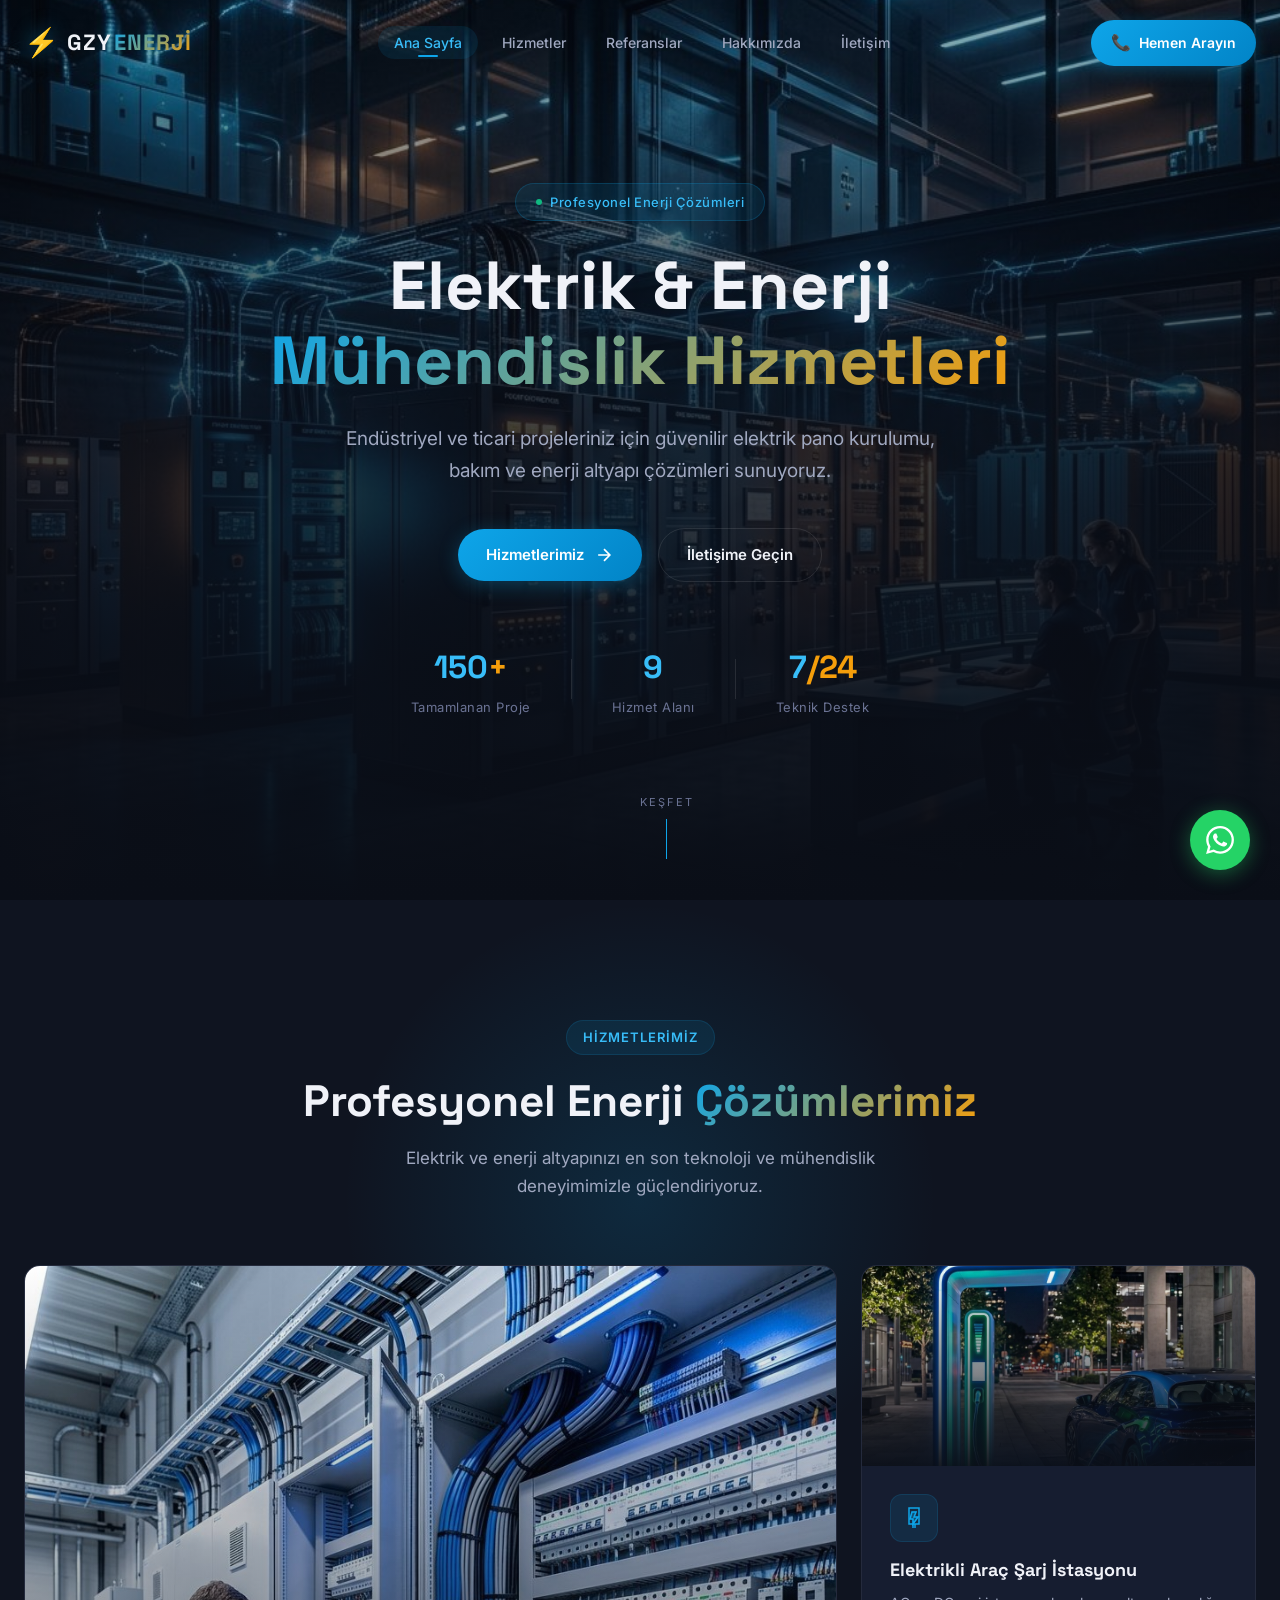
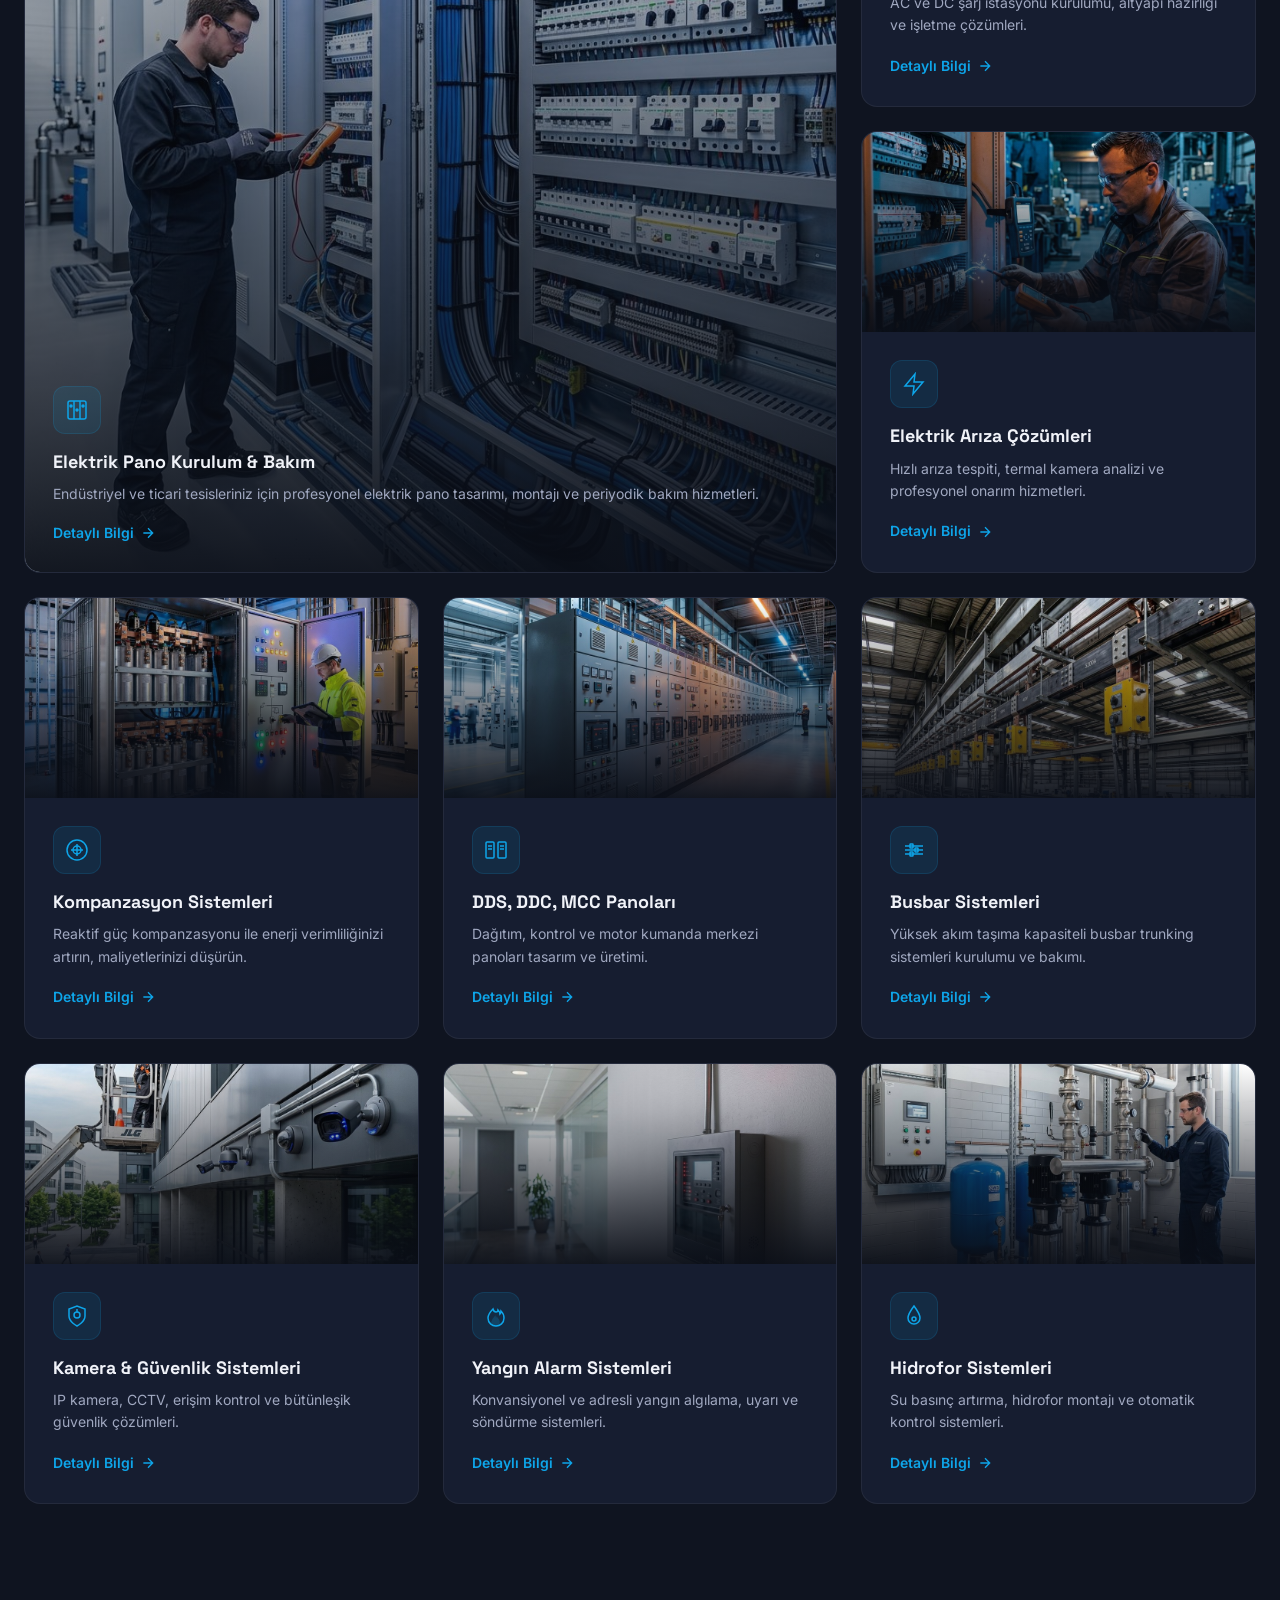
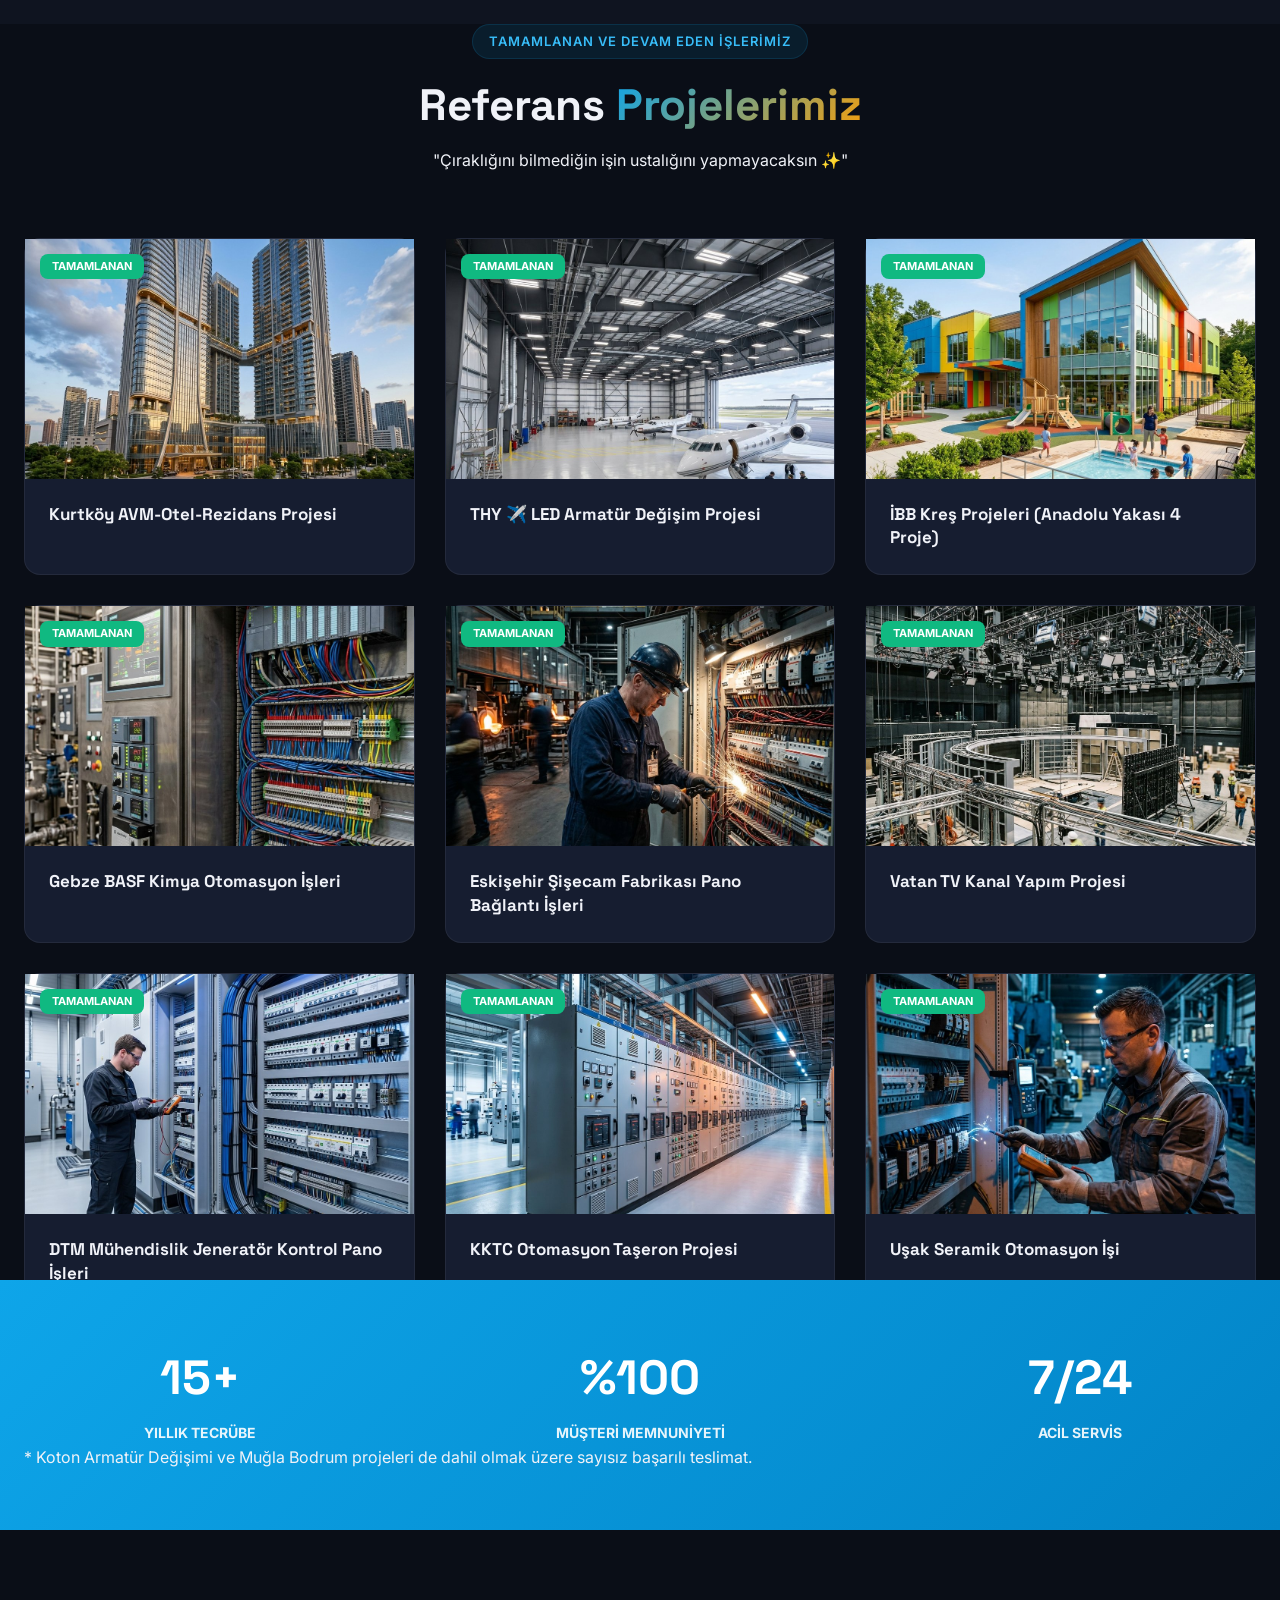
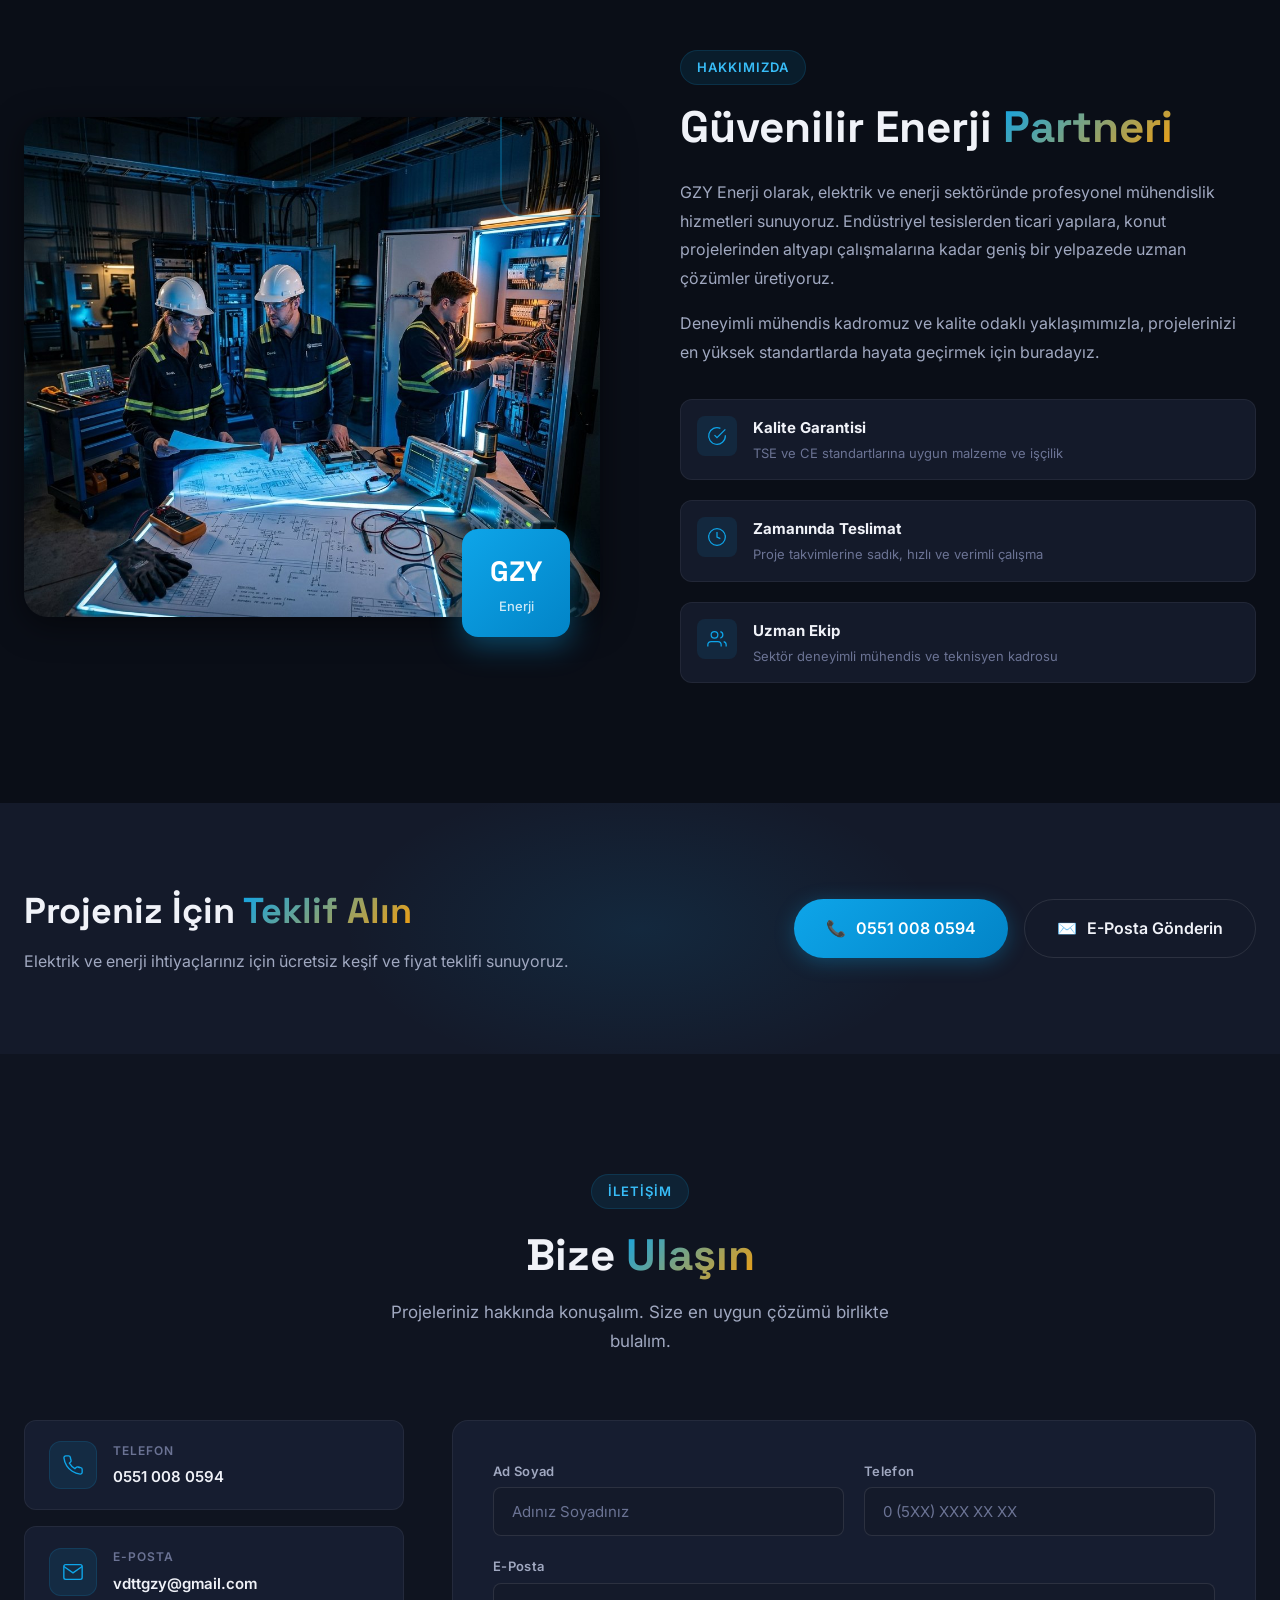
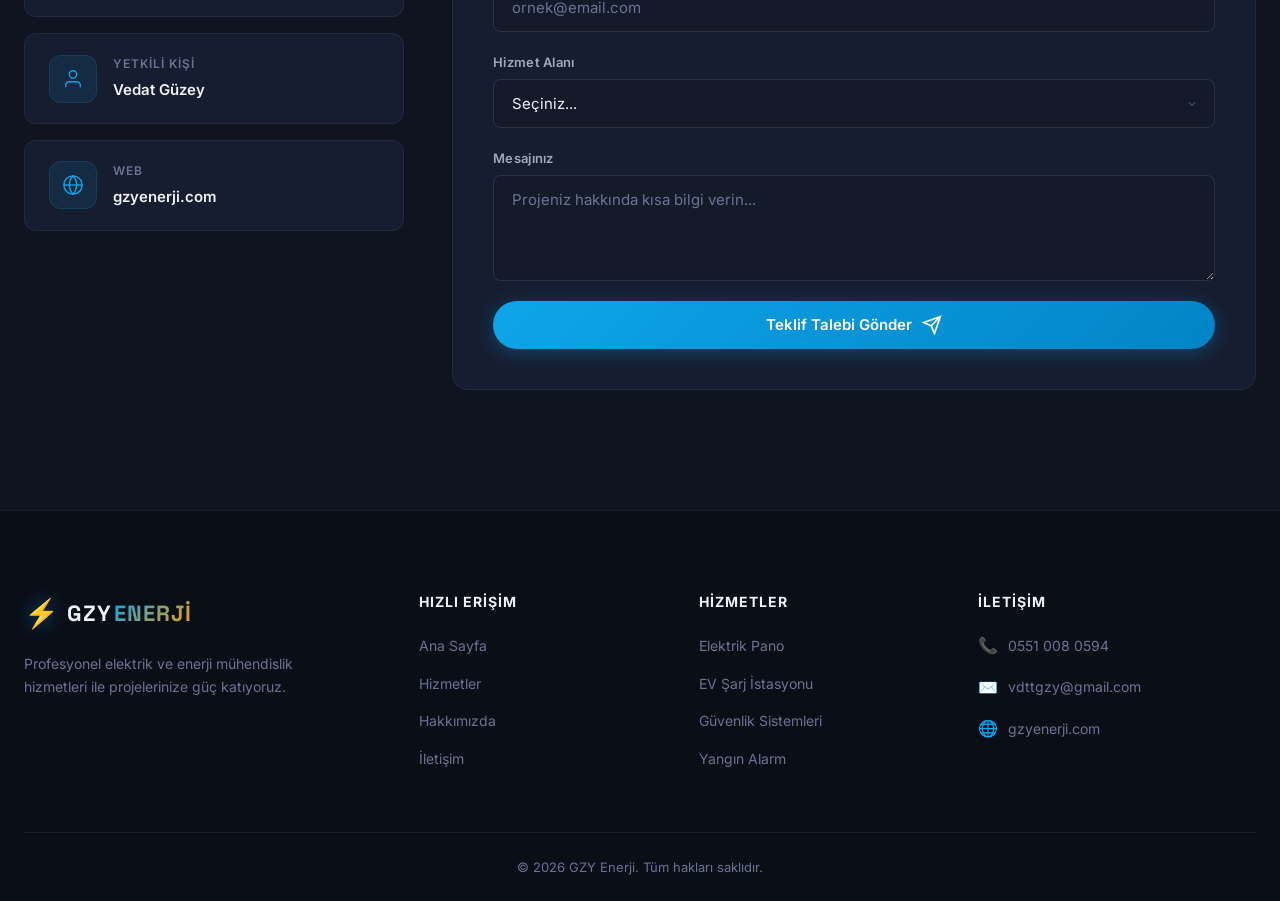
==== index.html @ ac88440c "Initial commit: GZY Enerji Corporate Website - High Quality Production Ready" ====
<!DOCTYPE html>
<html lang="tr">
<head>
    <meta charset="UTF-8">
    <meta name="viewport" content="width=device-width, initial-scale=1.0">
    <title>GZY Enerji | Elektrik, Pano & Enerji Çözümleri</title>
    <meta name="description" content="GZY Enerji - Elektrik pano kurulum, bakım, elektrikli araç şarj istasyonu, kompanzasyon sistemleri, güvenlik ve yangın alarm sistemleri konularında profesyonel mühendislik hizmetleri.">
    <meta name="keywords" content="elektrik pano, enerji, kompanzasyon, busbar, MCC pano, DDS pano, DDC pano, elektrikli araç şarj, güvenlik kamera, yangın alarm, hidrofor, elektrik arıza, GZY Enerji">
    <meta name="author" content="GZY Enerji">
    <meta name="robots" content="index, follow">
    <meta property="og:title" content="GZY Enerji | Elektrik, Pano & Enerji Çözümleri">
    <meta property="og:description" content="Profesyonel elektrik ve enerji mühendislik hizmetleri. Pano kurulum, bakım, şarj istasyonu ve güvenlik çözümleri.">
    <meta property="og:type" content="website">
    <meta property="og:url" content="https://gzyenerji.com">
    <link rel="canonical" href="https://gzyenerji.com">

    <!-- Google Fonts -->
    <link rel="preconnect" href="https://fonts.googleapis.com">
    <link rel="preconnect" href="https://fonts.gstatic.com" crossorigin>
    <link href="https://fonts.googleapis.com/css2?family=Inter:wght@300;400;500;600;700;800;900&family=Space+Grotesk:wght@400;500;600;700&display=swap" rel="stylesheet">

    <!-- CSS -->
    <link rel="stylesheet" href="style.css">

    <!-- Favicon -->
    <link rel="icon" type="image/svg+xml" href="data:image/svg+xml,%3Csvg xmlns='http://www.w3.org/2000/svg' viewBox='0 0 100 100'%3E%3Cdefs%3E%3ClinearGradient id='g' x1='0%25' y1='0%25' x2='100%25' y2='100%25'%3E%3Cstop offset='0%25' style='stop-color:%230ea5e9'/%3E%3Cstop offset='100%25' style='stop-color:%23f59e0b'/%3E%3C/linearGradient%3E%3C/defs%3E%3Ctext y='85' font-size='80' font-weight='900' font-family='Arial' fill='url(%23g)'%3E⚡%3C/text%3E%3C/svg%3E">
</head>
<body>
    <!-- Preloader -->
    <div id="preloader" class="preloader">
        <div class="preloader-inner">
            <div class="preloader-bolt">⚡</div>
            <div class="preloader-text">GZY ENERJİ</div>
        </div>
    </div>

    <!-- Navbar -->
    <nav id="navbar" class="navbar">
        <div class="nav-container">
            <a href="#ana-sayfa" class="nav-logo" id="nav-logo">
                <span class="logo-icon">⚡</span>
                <span class="logo-text">GZY<span class="logo-accent">ENERJİ</span></span>
            </a>
            <ul class="nav-links" id="nav-links">
                <li><a href="#ana-sayfa" class="nav-link active" data-section="ana-sayfa">Ana Sayfa</a></li>
                <li><a href="#hizmetler" class="nav-link" data-section="hizmetler">Hizmetler</a></li>
                <li><a href="#referanslar" class="nav-link" data-section="referanslar">Referanslar</a></li>
                <li><a href="#hakkimizda" class="nav-link" data-section="hakkimizda">Hakkımızda</a></li>
                <li><a href="#iletisim" class="nav-link" data-section="iletisim">İletişim</a></li>
            </ul>
            <a href="tel:05510080594" class="nav-cta" id="nav-cta">
                <span class="cta-icon">📞</span>
                <span class="cta-text">Hemen Arayın</span>
            </a>
            <button class="nav-toggle" id="nav-toggle" aria-label="Menüyü aç/kapat">
                <span class="toggle-line"></span>
                <span class="toggle-line"></span>
                <span class="toggle-line"></span>
            </button>
        </div>
    </nav>

    <!-- Mobile Menu -->
    <div class="mobile-menu" id="mobile-menu">
        <div class="mobile-menu-content">
            <ul class="mobile-nav-links">
                <li><a href="#ana-sayfa" class="mobile-nav-link" data-section="ana-sayfa">Ana Sayfa</a></li>
                <li><a href="#hizmetler" class="mobile-nav-link" data-section="hizmetler">Hizmetler</a></li>
                <li><a href="#referanslar" class="mobile-nav-link" data-section="referanslar">Referanslar</a></li>
                <li><a href="#hakkimizda" class="mobile-nav-link" data-section="hakkimizda">Hakkımızda</a></li>
                <li><a href="#iletisim" class="mobile-nav-link" data-section="iletisim">İletişim</a></li>
            </ul>
            <a href="tel:05510080594" class="mobile-cta">
                <span>📞</span> 0551 008 0594
            </a>
        </div>
    </div>

    <!-- Hero Section -->
    <section id="ana-sayfa" class="hero">
        <div class="hero-bg">
            <img src="images/hero-banner.jpg" alt="GZY Enerji - Elektrik ve Enerji Çözümleri" class="hero-bg-img" loading="eager">
            <div class="hero-overlay"></div>
        </div>
        <div class="hero-particles" id="hero-particles"></div>
        <div class="hero-content">
            <div class="hero-badge">
                <span class="badge-dot"></span>
                Profesyonel Enerji Çözümleri
            </div>
            <h1 class="hero-title">
                Elektrik & Enerji<br>
                <span class="hero-title-accent">Mühendislik Hizmetleri</span>
            </h1>
            <p class="hero-subtitle">
                Endüstriyel ve ticari projeleriniz için güvenilir elektrik pano kurulumu, 
                bakım ve enerji altyapı çözümleri sunuyoruz.
            </p>
            <div class="hero-actions">
                <a href="#hizmetler" class="btn btn-primary" id="hero-cta-services">
                    <span>Hizmetlerimiz</span>
                    <svg width="20" height="20" viewBox="0 0 24 24" fill="none" stroke="currentColor" stroke-width="2">
                        <path d="M5 12h14M12 5l7 7-7 7"/>
                    </svg>
                </a>
                <a href="#iletisim" class="btn btn-outline" id="hero-cta-contact">
                    <span>İletişime Geçin</span>
                </a>
            </div>
            <div class="hero-stats">
                <div class="stat-item">
                    <span class="stat-number" data-count="150">0</span><span class="stat-suffix">+</span>
                    <span class="stat-label">Tamamlanan Proje</span>
                </div>
                <div class="stat-divider"></div>
                <div class="stat-item">
                    <span class="stat-number" data-count="9">0</span>
                    <span class="stat-label">Hizmet Alanı</span>
                </div>
                <div class="stat-divider"></div>
                <div class="stat-item">
                    <span class="stat-number" data-count="7" data-suffix="/24">0</span><span class="stat-suffix">/24</span>
                    <span class="stat-label">Teknik Destek</span>
                </div>
            </div>
        </div>
        <div class="hero-scroll">
            <a href="#hizmetler" class="scroll-indicator" id="scroll-indicator">
                <span class="scroll-text">Keşfet</span>
                <div class="scroll-line"></div>
            </a>
        </div>
    </section>

    <!-- Services Section -->
    <section id="hizmetler" class="services">
        <div class="container">
            <div class="section-header">
                <span class="section-tag">Hizmetlerimiz</span>
                <h2 class="section-title">Profesyonel Enerji <span class="title-accent">Çözümlerimiz</span></h2>
                <p class="section-desc">Elektrik ve enerji altyapınızı en son teknoloji ve mühendislik deneyimimizle güçlendiriyoruz.</p>
            </div>

            <div class="services-grid">
                <!-- Service 1 -->
                <div class="service-card service-card-featured" id="service-panel">
                    <div class="service-card-image">
                        <img src="images/service-panel.jpg" alt="Elektrik Pano Kurulum ve Bakım" loading="lazy">
                        <div class="service-card-overlay"></div>
                    </div>
                    <div class="service-card-content">
                        <div class="service-icon">
                            <svg viewBox="0 0 24 24" fill="none" stroke="currentColor" stroke-width="1.5">
                                <rect x="3" y="3" width="18" height="18" rx="2"/>
                                <line x1="9" y1="3" x2="9" y2="21"/>
                                <line x1="15" y1="3" x2="15" y2="21"/>
                                <circle cx="6" cy="8" r="1" fill="currentColor"/>
                                <circle cx="12" cy="12" r="1" fill="currentColor"/>
                                <circle cx="18" cy="8" r="1" fill="currentColor"/>
                            </svg>
                        </div>
                        <h3 class="service-title">Elektrik Pano Kurulum & Bakım</h3>
                        <p class="service-desc">Endüstriyel ve ticari tesisleriniz için profesyonel elektrik pano tasarımı, montajı ve periyodik bakım hizmetleri.</p>
                        <a href="#iletisim" class="service-link">
                            Detaylı Bilgi
                            <svg width="16" height="16" viewBox="0 0 24 24" fill="none" stroke="currentColor" stroke-width="2">
                                <path d="M5 12h14M12 5l7 7-7 7"/>
                            </svg>
                        </a>
                    </div>
                </div>

                <!-- Service 2 -->
                <div class="service-card" id="service-ev-charging">
                    <div class="service-card-image">
                        <img src="images/service-ev-charging.jpg" alt="Elektrikli Araç Şarj İstasyonu" loading="lazy">
                        <div class="service-card-overlay"></div>
                    </div>
                    <div class="service-card-content">
                        <div class="service-icon">
                            <svg viewBox="0 0 24 24" fill="none" stroke="currentColor" stroke-width="1.5">
                                <path d="M7 2h10v16H7z"/>
                                <path d="M11 18v4"/>
                                <path d="M13 18v4"/>
                                <path d="M10 6h4l-2 5h4l-5 7v-5h-3l2-7z" fill="currentColor" opacity="0.3"/>
                                <path d="M10 6h4l-2 5h4l-5 7v-5h-3l2-7z"/>
                            </svg>
                        </div>
                        <h3 class="service-title">Elektrikli Araç Şarj İstasyonu</h3>
                        <p class="service-desc">AC ve DC şarj istasyonu kurulumu, altyapı hazırlığı ve işletme çözümleri.</p>
                        <a href="#iletisim" class="service-link">
                            Detaylı Bilgi
                            <svg width="16" height="16" viewBox="0 0 24 24" fill="none" stroke="currentColor" stroke-width="2">
                                <path d="M5 12h14M12 5l7 7-7 7"/>
                            </svg>
                        </a>
                    </div>
                </div>

                <!-- Service 3 -->
                <div class="service-card" id="service-fault">
                    <div class="service-card-image">
                        <img src="images/service-electrical.jpg" alt="Elektrik Arıza Çözümleri" loading="lazy">
                        <div class="service-card-overlay"></div>
                    </div>
                    <div class="service-card-content">
                        <div class="service-icon">
                            <svg viewBox="0 0 24 24" fill="none" stroke="currentColor" stroke-width="1.5">
                                <path d="M13 2L3 14h9l-1 8 10-12h-9l1-8z"/>
                            </svg>
                        </div>
                        <h3 class="service-title">Elektrik Arıza Çözümleri</h3>
                        <p class="service-desc">Hızlı arıza tespiti, termal kamera analizi ve profesyonel onarım hizmetleri.</p>
                        <a href="#iletisim" class="service-link">
                            Detaylı Bilgi
                            <svg width="16" height="16" viewBox="0 0 24 24" fill="none" stroke="currentColor" stroke-width="2">
                                <path d="M5 12h14M12 5l7 7-7 7"/>
                            </svg>
                        </a>
                    </div>
                </div>

                <!-- Service 4 -->
                <div class="service-card" id="service-compensation">
                    <div class="service-card-image">
                        <img src="images/service-compensation.jpg" alt="Kompanzasyon Sistemleri" loading="lazy">
                        <div class="service-card-overlay"></div>
                    </div>
                    <div class="service-card-content">
                        <div class="service-icon">
                            <svg viewBox="0 0 24 24" fill="none" stroke="currentColor" stroke-width="1.5">
                                <circle cx="12" cy="12" r="10"/>
                                <path d="M12 6v12M6 12h12"/>
                                <circle cx="12" cy="12" r="4"/>
                            </svg>
                        </div>
                        <h3 class="service-title">Kompanzasyon Sistemleri</h3>
                        <p class="service-desc">Reaktif güç kompanzasyonu ile enerji verimliliğinizi artırın, maliyetlerinizi düşürün.</p>
                        <a href="#iletisim" class="service-link">
                            Detaylı Bilgi
                            <svg width="16" height="16" viewBox="0 0 24 24" fill="none" stroke="currentColor" stroke-width="2">
                                <path d="M5 12h14M12 5l7 7-7 7"/>
                            </svg>
                        </a>
                    </div>
                </div>

                <!-- Service 5 -->
                <div class="service-card" id="service-dds-mcc">
                    <div class="service-card-image">
                        <img src="images/service-mcc.jpg" alt="DDS, DDC, MCC Panoları" loading="lazy">
                        <div class="service-card-overlay"></div>
                    </div>
                    <div class="service-card-content">
                        <div class="service-icon">
                            <svg viewBox="0 0 24 24" fill="none" stroke="currentColor" stroke-width="1.5">
                                <rect x="2" y="4" width="8" height="16" rx="1"/>
                                <rect x="14" y="4" width="8" height="16" rx="1"/>
                                <line x1="4" y1="8" x2="8" y2="8"/>
                                <line x1="4" y1="11" x2="8" y2="11"/>
                                <line x1="16" y1="8" x2="20" y2="8"/>
                                <line x1="16" y1="11" x2="20" y2="11"/>
                            </svg>
                        </div>
                        <h3 class="service-title">DDS, DDC, MCC Panoları</h3>
                        <p class="service-desc">Dağıtım, kontrol ve motor kumanda merkezi panoları tasarım ve üretimi.</p>
                        <a href="#iletisim" class="service-link">
                            Detaylı Bilgi
                            <svg width="16" height="16" viewBox="0 0 24 24" fill="none" stroke="currentColor" stroke-width="2">
                                <path d="M5 12h14M12 5l7 7-7 7"/>
                            </svg>
                        </a>
                    </div>
                </div>

                <!-- Service 6 -->
                <div class="service-card" id="service-busbar">
                    <div class="service-card-image">
                        <img src="images/service-busbar.jpg" alt="Busbar Sistemleri" loading="lazy">
                        <div class="service-card-overlay"></div>
                    </div>
                    <div class="service-card-content">
                        <div class="service-icon">
                            <svg viewBox="0 0 24 24" fill="none" stroke="currentColor" stroke-width="1.5">
                                <line x1="3" y1="8" x2="21" y2="8"/>
                                <line x1="3" y1="12" x2="21" y2="12"/>
                                <line x1="3" y1="16" x2="21" y2="16"/>
                                <rect x="8" y="6" width="3" height="4" rx="0.5"/>
                                <rect x="13" y="10" width="3" height="4" rx="0.5"/>
                                <rect x="8" y="14" width="3" height="4" rx="0.5"/>
                            </svg>
                        </div>
                        <h3 class="service-title">Busbar Sistemleri</h3>
                        <p class="service-desc">Yüksek akım taşıma kapasiteli busbar trunking sistemleri kurulumu ve bakımı.</p>
                        <a href="#iletisim" class="service-link">
                            Detaylı Bilgi
                            <svg width="16" height="16" viewBox="0 0 24 24" fill="none" stroke="currentColor" stroke-width="2">
                                <path d="M5 12h14M12 5l7 7-7 7"/>
                            </svg>
                        </a>
                    </div>
                </div>


                <!-- Service 7 -->
                <div class="service-card" id="service-security">
                    <div class="service-card-image">
                        <img src="images/service-security.jpg" alt="Kamera ve Güvenlik Sistemleri" loading="lazy">
                        <div class="service-card-overlay"></div>
                    </div>
                    <div class="service-card-content">
                        <div class="service-icon">
                            <svg viewBox="0 0 24 24" fill="none" stroke="currentColor" stroke-width="1.5">
                                <path d="M12 22s8-4 8-10V5l-8-3-8 3v7c0 6 8 10 8 10z"/>
                                <circle cx="12" cy="11" r="3"/>
                                <line x1="12" y1="8" x2="12" y2="5"/>
                            </svg>
                        </div>
                        <h3 class="service-title">Kamera & Güvenlik Sistemleri</h3>
                        <p class="service-desc">IP kamera, CCTV, erişim kontrol ve bütünleşik güvenlik çözümleri.</p>
                        <a href="#iletisim" class="service-link">
                            Detaylı Bilgi
                            <svg width="16" height="16" viewBox="0 0 24 24" fill="none" stroke="currentColor" stroke-width="2">
                                <path d="M5 12h14M12 5l7 7-7 7"/>
                            </svg>
                        </a>
                    </div>
                </div>

                <!-- Service 8 -->
                <div class="service-card" id="service-fire-alarm">
                    <div class="service-card-image">
                        <img src="images/service-fire-alarm.jpg" alt="Yangın Alarm Sistemleri" loading="lazy">
                        <div class="service-card-overlay"></div>
                    </div>
                    <div class="service-card-content">
                        <div class="service-icon">
                            <svg viewBox="0 0 24 24" fill="none" stroke="currentColor" stroke-width="1.5">
                                <path d="M12 22c-4 0-8-3-8-8 0-4 4-8 5-9 .5 2 2 3 3 3 1 0 2-1 2-2 1 1 2 3 2 4 1-1 1-2 1-3 2 2 3 4 3 7 0 5-4 8-8 8z"/>
                                <path d="M12 22c-2 0-4-2-4-4 0-2 2-4 3-5 0 1 1 2 1 2 1 0 1-1 1-1 1 1 2 2 2 4 0 2-1 4-3 4z" fill="currentColor" opacity="0.2"/>
                            </svg>
                        </div>
                        <h3 class="service-title">Yangın Alarm Sistemleri</h3>
                        <p class="service-desc">Konvansiyonel ve adresli yangın algılama, uyarı ve söndürme sistemleri.</p>
                        <a href="#iletisim" class="service-link">
                            Detaylı Bilgi
                            <svg width="16" height="16" viewBox="0 0 24 24" fill="none" stroke="currentColor" stroke-width="2">
                                <path d="M5 12h14M12 5l7 7-7 7"/>
                            </svg>
                        </a>
                    </div>
                </div>

                <!-- Service 9 -->
                <div class="service-card" id="service-hydrofor">
                    <div class="service-card-image">
                        <img src="images/service-hydrofor.jpg" alt="Hidrofor Sistemleri" loading="lazy">
                        <div class="service-card-overlay"></div>
                    </div>
                    <div class="service-card-content">
                        <div class="service-icon">
                            <svg viewBox="0 0 24 24" fill="none" stroke="currentColor" stroke-width="1.5">
                                <path d="M12 2C12 2 6 10 6 14a6 6 0 0012 0c0-4-6-12-6-12z"/>
                                <circle cx="12" cy="15" r="2"/>
                            </svg>
                        </div>
                        <h3 class="service-title">Hidrofor Sistemleri</h3>
                        <p class="service-desc">Su basınç artırma, hidrofor montajı ve otomatik kontrol sistemleri.</p>
                        <a href="#iletisim" class="service-link">
                            Detaylı Bilgi
                            <svg width="16" height="16" viewBox="0 0 24 24" fill="none" stroke="currentColor" stroke-width="2">
                                <path d="M5 12h14M12 5l7 7-7 7"/>
                            </svg>
                        </a>
                    </div>
                </div>

            </div>
        </div>
    </section>

    <!-- References Section -->
    <section id="referanslar" class="references">
        <div class="container">
            <div class="section-header">
                <span class="section-tag">Tamamlanan ve Devam Eden İşlerimiz</span>
                <h2 class="section-title">Referans <span class="title-accent">Projelerimiz</span></h2>
                <div class="quote-badge">
                    <p>"Çıraklığını bilmediğin işin ustalığını yapmayacaksın ✨"</p>
                </div>
            </div>

            <div class="references-grid">
                <!-- Ref 1 -->
                <div class="ref-card">
                    <div class="ref-image">
                        <img src="images/ref-kurtkoy.jpg" alt="Kurtköy AVM-Otel-Rezidans Projesi" loading="lazy">
                        <span class="ref-status status-completed">TAMAMLANAN</span>
                    </div>
                    <div class="ref-content">
                        <h3 class="ref-title">Kurtköy AVM-Otel-Rezidans Projesi</h3>
                    </div>
                </div>

                <!-- Ref 2 -->
                <div class="ref-card">
                    <div class="ref-image">
                        <img src="images/ref-thy.jpg" alt="THY LED Armatür Değişim Projesi" loading="lazy">
                        <span class="ref-status status-completed">TAMAMLANAN</span>
                    </div>
                    <div class="ref-content">
                        <h3 class="ref-title">THY ✈️ LED Armatür Değişim Projesi</h3>
                    </div>
                </div>

                <!-- Ref 3 -->
                <div class="ref-card">
                    <div class="ref-image">
                        <img src="images/ref-ibb.jpg" alt="İBB Kreş Projeleri" loading="lazy">
                        <span class="ref-status status-completed">TAMAMLANAN</span>
                    </div>
                    <div class="ref-content">
                        <h3 class="ref-title">İBB Kreş Projeleri (Anadolu Yakası 4 Proje)</h3>
                    </div>
                </div>

                <!-- Ref 4 -->
                <div class="ref-card">
                    <div class="ref-image">
                        <img src="images/ref-basf.jpg" alt="Gebze BASF Kimya Otomasyon İşleri" loading="lazy">
                        <span class="ref-status status-completed">TAMAMLANAN</span>
                    </div>
                    <div class="ref-content">
                        <h3 class="ref-title">Gebze BASF Kimya Otomasyon İşleri</h3>
                    </div>
                </div>

                <!-- Ref 5 -->
                <div class="ref-card">
                    <div class="ref-image">
                        <img src="images/ref-sisecam.jpg" alt="Eskişehir Şişecam Fabrikası Pano Bağlantı İşleri" loading="lazy">
                        <span class="ref-status status-completed">TAMAMLANAN</span>
                    </div>
                    <div class="ref-content">
                        <h3 class="ref-title">Eskişehir Şişecam Fabrikası Pano Bağlantı İşleri</h3>
                    </div>
                </div>

                <!-- Ref 6 -->
                <div class="ref-card">
                    <div class="ref-image">
                        <img src="images/ref-vatan.jpg" alt="Vatan TV Kanal Yapım Projesi" loading="lazy">
                        <span class="ref-status status-completed">TAMAMLANAN</span>
                    </div>
                    <div class="ref-content">
                        <h3 class="ref-title">Vatan TV Kanal Yapım Projesi</h3>
                    </div>
                </div>

                <!-- Ref 7 -->
                <div class="ref-card">
                    <div class="ref-image">
                        <img src="images/service-panel.jpg" alt="DTM Mühendislik Jeneratör Kontrol Pano İşleri" loading="lazy">
                        <span class="ref-status status-completed">TAMAMLANAN</span>
                    </div>
                    <div class="ref-content">
                        <h3 class="ref-title">DTM Mühendislik Jeneratör Kontrol Pano İşleri</h3>
                    </div>
                </div>

                <!-- Ref 8 -->
                <div class="ref-card">
                    <div class="ref-image">
                        <img src="images/service-mcc.jpg" alt="KKTC Otomasyon Taşeron Projesi" loading="lazy">
                        <span class="ref-status status-completed">TAMAMLANAN</span>
                    </div>
                    <div class="ref-content">
                        <h3 class="ref-title">KKTC Otomasyon Taşeron Projesi</h3>
                    </div>
                </div>

                <!-- Ref 9 -->
                <div class="ref-card">
                    <div class="ref-image">
                        <img src="images/service-electrical.jpg" alt="Uşak Seramik Otomasyon İşi" loading="lazy">
                        <span class="ref-status status-completed">TAMAMLANAN</span>
                    </div>
                    <div class="ref-content">
                        <h3 class="ref-title">Uşak Seramik Otomasyon İşi</h3>
                    </div>
                </div>
            </div>
        </div>
    </section>

    <!-- Stats Bar -->
    <section class="stats-bar">
        <div class="container">
            <div class="stats-bar-grid">
                <div class="stats-bar-item">
                    <span class="stats-bar-num">15+</span>
                    <span class="stats-bar-label">YILLIK TECRÜBE</span>
                </div>
                <div class="stats-bar-divider"></div>
                <div class="stats-bar-item">
                    <span class="stats-bar-num">%100</span>
                    <span class="stats-bar-label">MÜŞTERİ MEMNUNİYETİ</span>
                </div>
                <div class="stats-bar-divider"></div>
                <div class="stats-bar-item">
                    <span class="stats-bar-num">7/24</span>
                    <span class="stats-bar-label">ACİL SERVİS</span>
                </div>
            </div>
            <p class="stats-bar-note">* Koton Armatür Değişimi ve Muğla Bodrum projeleri de dahil olmak üzere sayısız başarılı teslimat.</p>
        </div>
    </section>

    <!-- About Section -->
    <section id="hakkimizda" class="about">
        <div class="container">
            <div class="about-grid">
                <div class="about-visual">
                    <div class="about-image-wrapper">
                        <img src="images/about-section.jpg" alt="GZY Enerji Mühendislik Ekibi" loading="lazy">
                        <div class="about-image-accent"></div>
                    </div>
                    <div class="about-experience-badge">
                        <span class="experience-number">GZY</span>
                        <span class="experience-text">Enerji</span>
                    </div>
                </div>
                <div class="about-content">
                    <span class="section-tag">Hakkımızda</span>
                    <h2 class="section-title">Güvenilir Enerji <span class="title-accent">Partneri</span></h2>
                    <p class="about-text">
                        GZY Enerji olarak, elektrik ve enerji sektöründe profesyonel mühendislik hizmetleri sunuyoruz. 
                        Endüstriyel tesislerden ticari yapılara, konut projelerinden altyapı çalışmalarına kadar 
                        geniş bir yelpazede uzman çözümler üretiyoruz.
                    </p>
                    <p class="about-text">
                        Deneyimli mühendis kadromuz ve kalite odaklı yaklaşımımızla, projelerinizi 
                        en yüksek standartlarda hayata geçirmek için buradayız.
                    </p>
                    <div class="about-features">
                        <div class="about-feature">
                            <div class="feature-icon">
                                <svg viewBox="0 0 24 24" fill="none" stroke="currentColor" stroke-width="1.5">
                                    <path d="M22 11.08V12a10 10 0 11-5.93-9.14"/>
                                    <polyline points="22 4 12 14.01 9 11.01"/>
                                </svg>
                            </div>
                            <div class="feature-info">
                                <h4>Kalite Garantisi</h4>
                                <p>TSE ve CE standartlarına uygun malzeme ve işçilik</p>
                            </div>
                        </div>
                        <div class="about-feature">
                            <div class="feature-icon">
                                <svg viewBox="0 0 24 24" fill="none" stroke="currentColor" stroke-width="1.5">
                                    <circle cx="12" cy="12" r="10"/>
                                    <polyline points="12 6 12 12 16 14"/>
                                </svg>
                            </div>
                            <div class="feature-info">
                                <h4>Zamanında Teslimat</h4>
                                <p>Proje takvimlerine sadık, hızlı ve verimli çalışma</p>
                            </div>
                        </div>
                        <div class="about-feature">
                            <div class="feature-icon">
                                <svg viewBox="0 0 24 24" fill="none" stroke="currentColor" stroke-width="1.5">
                                    <path d="M17 21v-2a4 4 0 00-4-4H5a4 4 0 00-4 4v2"/>
                                    <circle cx="9" cy="7" r="4"/>
                                    <path d="M23 21v-2a4 4 0 00-3-3.87"/>
                                    <path d="M16 3.13a4 4 0 010 7.75"/>
                                </svg>
                            </div>
                            <div class="feature-info">
                                <h4>Uzman Ekip</h4>
                                <p>Sektör deneyimli mühendis ve teknisyen kadrosu</p>
                            </div>
                        </div>
                    </div>
                </div>
            </div>
        </div>
    </section>

    <!-- CTA Banner -->
    <section class="cta-banner">
        <div class="container">
            <div class="cta-content">
                <div class="cta-text">
                    <h2>Projeniz İçin <span class="title-accent">Teklif Alın</span></h2>
                    <p>Elektrik ve enerji ihtiyaçlarınız için ücretsiz keşif ve fiyat teklifi sunuyoruz.</p>
                </div>
                <div class="cta-actions">
                    <a href="tel:05510080594" class="btn btn-primary btn-lg" id="cta-call">
                        <span>📞</span>
                        <span>0551 008 0594</span>
                    </a>
                    <a href="mailto:vdttgzy@gmail.com" class="btn btn-outline btn-lg" id="cta-email">
                        <span>✉️</span>
                        <span>E-Posta Gönderin</span>
                    </a>
                </div>
            </div>
        </div>
    </section>

    <!-- Contact Section -->
    <section id="iletisim" class="contact">
        <div class="container">
            <div class="section-header">
                <span class="section-tag">İletişim</span>
                <h2 class="section-title">Bize <span class="title-accent">Ulaşın</span></h2>
                <p class="section-desc">Projeleriniz hakkında konuşalım. Size en uygun çözümü birlikte bulalım.</p>
            </div>

            <div class="contact-grid">
                <div class="contact-info-cards">
                    <div class="contact-card" id="contact-card-phone">
                        <div class="contact-card-icon">
                            <svg viewBox="0 0 24 24" fill="none" stroke="currentColor" stroke-width="1.5">
                                <path d="M22 16.92v3a2 2 0 01-2.18 2 19.79 19.79 0 01-8.63-3.07 19.5 19.5 0 01-6-6 19.79 19.79 0 01-3.07-8.67A2 2 0 014.11 2h3a2 2 0 012 1.72c.127.96.361 1.903.7 2.81a2 2 0 01-.45 2.11L8.09 9.91a16 16 0 006 6l1.27-1.27a2 2 0 012.11-.45c.907.339 1.85.573 2.81.7A2 2 0 0122 16.92z"/>
                            </svg>
                        </div>
                        <div class="contact-card-text">
                            <h4>Telefon</h4>
                            <a href="tel:05510080594">0551 008 0594</a>
                        </div>
                    </div>

                    <div class="contact-card" id="contact-card-email">
                        <div class="contact-card-icon">
                            <svg viewBox="0 0 24 24" fill="none" stroke="currentColor" stroke-width="1.5">
                                <path d="M4 4h16c1.1 0 2 .9 2 2v12c0 1.1-.9 2-2 2H4c-1.1 0-2-.9-2-2V6c0-1.1.9-2 2-2z"/>
                                <polyline points="22,6 12,13 2,6"/>
                            </svg>
                        </div>
                        <div class="contact-card-text">
                            <h4>E-Posta</h4>
                            <a href="mailto:vdttgzy@gmail.com">vdttgzy@gmail.com</a>
                        </div>
                    </div>

                    <div class="contact-card" id="contact-card-person">
                        <div class="contact-card-icon">
                            <svg viewBox="0 0 24 24" fill="none" stroke="currentColor" stroke-width="1.5">
                                <path d="M20 21v-2a4 4 0 00-4-4H8a4 4 0 00-4 4v2"/>
                                <circle cx="12" cy="7" r="4"/>
                            </svg>
                        </div>
                        <div class="contact-card-text">
                            <h4>Yetkili Kişi</h4>
                            <span>Vedat Güzey</span>
                        </div>
                    </div>

                    <div class="contact-card" id="contact-card-web">
                        <div class="contact-card-icon">
                            <svg viewBox="0 0 24 24" fill="none" stroke="currentColor" stroke-width="1.5">
                                <circle cx="12" cy="12" r="10"/>
                                <line x1="2" y1="12" x2="22" y2="12"/>
                                <path d="M12 2a15.3 15.3 0 014 10 15.3 15.3 0 01-4 10 15.3 15.3 0 01-4-10 15.3 15.3 0 014-10z"/>
                            </svg>
                        </div>
                        <div class="contact-card-text">
                            <h4>Web</h4>
                            <a href="https://gzyenerji.com" target="_blank">gzyenerji.com</a>
                        </div>
                    </div>
                </div>

                <div class="contact-form-wrapper">
                    <form class="contact-form" id="contact-form">
                        <div class="form-row">
                            <div class="form-group">
                                <label for="name">Ad Soyad</label>
                                <input type="text" id="name" name="name" placeholder="Adınız Soyadınız" required>
                            </div>
                            <div class="form-group">
                                <label for="phone">Telefon</label>
                                <input type="tel" id="phone" name="phone" placeholder="0 (5XX) XXX XX XX" required>
                            </div>
                        </div>
                        <div class="form-group">
                            <label for="email">E-Posta</label>
                            <input type="email" id="email" name="email" placeholder="ornek@email.com">
                        </div>
                        <div class="form-group">
                            <label for="service">Hizmet Alanı</label>
                            <select id="service" name="service">
                                <option value="">Seçiniz...</option>
                                <option value="pano">Elektrik Pano Kurulum & Bakım</option>
                                <option value="sarj">Elektrikli Araç Şarj İstasyonu</option>
                                <option value="ariza">Elektrik Arıza Çözümleri</option>
                                <option value="kompanzasyon">Kompanzasyon Sistemleri</option>
                                <option value="dds-mcc">DDS, DDC, MCC Panoları</option>
                                <option value="busbar">Busbar Sistemleri</option>
                                <option value="guvenlik">Kamera & Güvenlik Sistemleri</option>
                                <option value="yangin">Yangın Alarm Sistemleri</option>
                                <option value="hidrofor">Hidrofor Sistemleri</option>
                                <option value="diger">Diğer</option>
                            </select>
                        </div>
                        <div class="form-group">
                            <label for="message">Mesajınız</label>
                            <textarea id="message" name="message" rows="4" placeholder="Projeniz hakkında kısa bilgi verin..."></textarea>
                        </div>
                        <button type="submit" class="btn btn-primary btn-full" id="form-submit">
                            <span>Teklif Talebi Gönder</span>
                            <svg width="20" height="20" viewBox="0 0 24 24" fill="none" stroke="currentColor" stroke-width="2">
                                <line x1="22" y1="2" x2="11" y2="13"/>
                                <polygon points="22 2 15 22 11 13 2 9 22 2"/>
                            </svg>
                        </button>
                    </form>
                </div>
            </div>
        </div>
    </section>

    <!-- Footer -->
    <footer class="footer">
        <div class="container">
            <div class="footer-grid">
                <div class="footer-brand">
                    <a href="#ana-sayfa" class="footer-logo">
                        <span class="logo-icon">⚡</span>
                        <span class="logo-text">GZY<span class="logo-accent">ENERJİ</span></span>
                    </a>
                    <p class="footer-desc">Profesyonel elektrik ve enerji mühendislik hizmetleri ile projelerinize güç katıyoruz.</p>
                </div>
                <div class="footer-links-group">
                    <h4>Hızlı Erişim</h4>
                    <ul class="footer-links">
                        <li><a href="#ana-sayfa">Ana Sayfa</a></li>
                        <li><a href="#hizmetler">Hizmetler</a></li>
                        <li><a href="#hakkimizda">Hakkımızda</a></li>
                        <li><a href="#iletisim">İletişim</a></li>
                    </ul>
                </div>
                <div class="footer-links-group">
                    <h4>Hizmetler</h4>
                    <ul class="footer-links">
                        <li><a href="#service-panel">Elektrik Pano</a></li>
                        <li><a href="#service-ev-charging">EV Şarj İstasyonu</a></li>
                        <li><a href="#service-security">Güvenlik Sistemleri</a></li>
                        <li><a href="#service-fire-alarm">Yangın Alarm</a></li>
                    </ul>
                </div>
                <div class="footer-contact">
                    <h4>İletişim</h4>
                    <div class="footer-contact-item">
                        <span>📞</span>
                        <a href="tel:05510080594">0551 008 0594</a>
                    </div>
                    <div class="footer-contact-item">
                        <span>✉️</span>
                        <a href="mailto:vdttgzy@gmail.com">vdttgzy@gmail.com</a>
                    </div>
                    <div class="footer-contact-item">
                        <span>🌐</span>
                        <a href="https://gzyenerji.com">gzyenerji.com</a>
                    </div>
                </div>
            </div>
            <div class="footer-bottom">
                <p>&copy; 2026 GZY Enerji. Tüm hakları saklıdır.</p>
            </div>
        </div>
    </footer>

    <!-- WhatsApp Float Button -->
    <a href="https://wa.me/905510080594" target="_blank" class="whatsapp-float" id="whatsapp-float" aria-label="WhatsApp ile iletişime geç">
        <svg viewBox="0 0 24 24" fill="currentColor" width="28" height="28">
            <path d="M17.472 14.382c-.297-.149-1.758-.867-2.03-.967-.273-.099-.471-.148-.67.15-.197.297-.767.966-.94 1.164-.173.199-.347.223-.644.075-.297-.15-1.255-.463-2.39-1.475-.883-.788-1.48-1.761-1.653-2.059-.173-.297-.018-.458.13-.606.134-.133.298-.347.446-.52.149-.174.198-.298.298-.497.099-.198.05-.371-.025-.52-.075-.149-.669-1.612-.916-2.207-.242-.579-.487-.5-.669-.51-.173-.008-.371-.01-.57-.01-.198 0-.52.074-.792.372-.272.297-1.04 1.016-1.04 2.479 0 1.462 1.065 2.875 1.213 3.074.149.198 2.096 3.2 5.077 4.487.709.306 1.262.489 1.694.625.712.227 1.36.195 1.871.118.571-.085 1.758-.719 2.006-1.413.248-.694.248-1.289.173-1.413-.074-.124-.272-.198-.57-.347m-5.421 7.403h-.004a9.87 9.87 0 01-5.031-1.378l-.361-.214-3.741.982.998-3.648-.235-.374a9.86 9.86 0 01-1.51-5.26c.001-5.45 4.436-9.884 9.888-9.884 2.64 0 5.122 1.03 6.988 2.898a9.825 9.825 0 012.893 6.994c-.003 5.45-4.437 9.884-9.885 9.884m8.413-18.297A11.815 11.815 0 0012.05 0C5.495 0 .16 5.335.157 11.892c0 2.096.547 4.142 1.588 5.945L.057 24l6.305-1.654a11.882 11.882 0 005.683 1.448h.005c6.554 0 11.89-5.335 11.893-11.893a11.821 11.821 0 00-3.48-8.413z"/>
        </svg>
    </a>

    <script src="script.js"></script>
</body>
</html>
---- style.css ----
/* ========================================
   GZY ENERJİ - Corporate Website Styles
   Design: Dark Premium with Electric Accents
   ======================================== */

/* ===== DESIGN TOKENS ===== */
:root {
    /* Colors - Dark Premium */
    --bg-primary: #0a0e17;
    --bg-secondary: #0f1420;
    --bg-tertiary: #141a2a;
    --bg-card: #161d30;
    --bg-card-hover: #1a2240;
    --bg-glass: rgba(20, 26, 42, 0.85);
    --bg-glass-light: rgba(20, 26, 42, 0.6);

    /* Text */
    --text-primary: #f0f2f8;
    --text-secondary: #a0a8c0;
    --text-muted: #6b7394;
    --text-inverse: #0a0e17;

    /* Accent Colors - Electric Blue & Amber */
    --accent-blue: #0ea5e9;
    --accent-blue-light: #38bdf8;
    --accent-blue-dark: #0284c7;
    --accent-blue-glow: rgba(14, 165, 233, 0.3);
    --accent-amber: #f59e0b;
    --accent-amber-light: #fbbf24;
    --accent-amber-glow: rgba(245, 158, 11, 0.3);
    --accent-green: #10b981;
    --accent-red: #ef4444;

    /* Gradients */
    --gradient-primary: linear-gradient(135deg, #0ea5e9, #0284c7);
    --gradient-accent: linear-gradient(135deg, #0ea5e9, #f59e0b);
    --gradient-hero: linear-gradient(180deg, rgba(10, 14, 23, 0.3) 0%, rgba(10, 14, 23, 0.8) 50%, #0a0e17 100%);
    --gradient-card: linear-gradient(180deg, transparent 0%, rgba(10, 14, 23, 0.95) 100%);
    --gradient-glow: radial-gradient(ellipse at center, rgba(14, 165, 233, 0.15), transparent 70%);

    /* Borders */
    --border-subtle: rgba(255, 255, 255, 0.06);
    --border-light: rgba(255, 255, 255, 0.1);
    --border-accent: rgba(14, 165, 233, 0.3);

    /* Shadows */
    --shadow-sm: 0 2px 8px rgba(0, 0, 0, 0.3);
    --shadow-md: 0 4px 16px rgba(0, 0, 0, 0.4);
    --shadow-lg: 0 8px 32px rgba(0, 0, 0, 0.5);
    --shadow-glow: 0 0 30px rgba(14, 165, 233, 0.15);
    --shadow-glow-amber: 0 0 30px rgba(245, 158, 11, 0.15);

    /* Typography */
    --font-main: 'Inter', -apple-system, BlinkMacSystemFont, sans-serif;
    --font-display: 'Space Grotesk', 'Inter', sans-serif;

    /* Spacing */
    --section-padding: 120px;
    --container-max: 1280px;

    /* Transitions */
    --transition-fast: 0.2s ease;
    --transition-base: 0.3s ease;
    --transition-smooth: 0.5s cubic-bezier(0.4, 0, 0.2, 1);

    /* Border Radius */
    --radius-sm: 8px;
    --radius-md: 12px;
    --radius-lg: 16px;
    --radius-xl: 24px;
    --radius-full: 9999px;
}

/* ===== RESET & BASE ===== */
*, *::before, *::after {
    margin: 0;
    padding: 0;
    box-sizing: border-box;
}

html {
    scroll-behavior: smooth;
    -webkit-font-smoothing: antialiased;
    -moz-osx-font-smoothing: grayscale;
}

body {
    font-family: var(--font-main);
    color: var(--text-primary);
    background-color: var(--bg-primary);
    line-height: 1.6;
    overflow-x: hidden;
}

a {
    text-decoration: none;
    color: inherit;
    transition: color var(--transition-fast);
}

img {
    max-width: 100%;
    height: auto;
    display: block;
}

ul {
    list-style: none;
}

button {
    border: none;
    cursor: pointer;
    font-family: inherit;
    background: transparent;
}

.container {
    max-width: var(--container-max);
    margin: 0 auto;
    padding: 0 24px;
}

/* ===== PRELOADER ===== */
.preloader {
    position: fixed;
    top: 0;
    left: 0;
    width: 100%;
    height: 100%;
    background-color: var(--bg-primary);
    display: flex;
    align-items: center;
    justify-content: center;
    z-index: 10000;
    transition: opacity 0.6s ease, visibility 0.6s ease;
}

.preloader.hidden {
    opacity: 0;
    visibility: hidden;
}

.preloader-inner {
    text-align: center;
}

.preloader-bolt {
    font-size: 48px;
    animation: preloaderPulse 1s ease-in-out infinite;
}

.preloader-text {
    font-family: var(--font-display);
    font-size: 18px;
    font-weight: 700;
    letter-spacing: 4px;
    color: var(--text-secondary);
    margin-top: 16px;
    background: var(--gradient-accent);
    -webkit-background-clip: text;
    -webkit-text-fill-color: transparent;
    background-clip: text;
}

@keyframes preloaderPulse {
    0%, 100% { transform: scale(1); opacity: 1; }
    50% { transform: scale(1.2); opacity: 0.7; }
}

/* ===== NAVBAR ===== */
.navbar {
    position: fixed;
    top: 0;
    left: 0;
    width: 100%;
    z-index: 1000;
    padding: 20px 0;
    transition: all var(--transition-smooth);
}

.navbar.scrolled {
    padding: 12px 0;
    background: var(--bg-glass);
    backdrop-filter: blur(20px);
    -webkit-backdrop-filter: blur(20px);
    border-bottom: 1px solid var(--border-subtle);
}

.nav-container {
    max-width: var(--container-max);
    margin: 0 auto;
    padding: 0 24px;
    display: flex;
    align-items: center;
    justify-content: space-between;
}

.nav-logo {
    display: flex;
    align-items: center;
    gap: 8px;
    z-index: 1001;
}

.logo-icon {
    font-size: 28px;
    filter: drop-shadow(0 0 10px rgba(14, 165, 233, 0.5));
}

.logo-text {
    font-family: var(--font-display);
    font-size: 22px;
    font-weight: 800;
    letter-spacing: 1px;
    color: var(--text-primary);
}

.logo-accent {
    background: var(--gradient-accent);
    -webkit-background-clip: text;
    -webkit-text-fill-color: transparent;
    background-clip: text;
    margin-left: 2px;
}

.nav-links {
    display: flex;
    align-items: center;
    gap: 8px;
}

.nav-link {
    position: relative;
    padding: 8px 16px;
    font-size: 14px;
    font-weight: 500;
    color: var(--text-secondary);
    border-radius: var(--radius-full);
    transition: all var(--transition-base);
}

.nav-link:hover,
.nav-link.active {
    color: var(--text-primary);
}

.nav-link.active {
    background: rgba(14, 165, 233, 0.1);
    color: var(--accent-blue-light);
}

.nav-link::after {
    content: '';
    position: absolute;
    bottom: 2px;
    left: 50%;
    transform: translateX(-50%) scaleX(0);
    width: 20px;
    height: 2px;
    background: var(--accent-blue);
    border-radius: 1px;
    transition: transform var(--transition-base);
}

.nav-link:hover::after,
.nav-link.active::after {
    transform: translateX(-50%) scaleX(1);
}

.nav-cta {
    display: flex;
    align-items: center;
    gap: 8px;
    padding: 10px 20px;
    background: var(--gradient-primary);
    color: white;
    font-size: 14px;
    font-weight: 600;
    border-radius: var(--radius-full);
    transition: all var(--transition-base);
    box-shadow: 0 4px 16px rgba(14, 165, 233, 0.3);
}

.nav-cta:hover {
    transform: translateY(-2px);
    box-shadow: 0 6px 24px rgba(14, 165, 233, 0.4);
}

.cta-icon {
    font-size: 16px;
}

.nav-toggle {
    display: none;
    flex-direction: column;
    gap: 5px;
    padding: 8px;
    z-index: 1001;
}

.toggle-line {
    width: 24px;
    height: 2px;
    background: var(--text-primary);
    border-radius: 1px;
    transition: all var(--transition-base);
}

.nav-toggle.active .toggle-line:nth-child(1) {
    transform: rotate(45deg) translate(5px, 5px);
}

.nav-toggle.active .toggle-line:nth-child(2) {
    opacity: 0;
}

.nav-toggle.active .toggle-line:nth-child(3) {
    transform: rotate(-45deg) translate(5px, -5px);
}

/* Mobile Menu */
.mobile-menu {
    position: fixed;
    top: 0;
    left: 0;
    width: 100%;
    height: 100%;
    background: var(--bg-primary);
    z-index: 999;
    display: flex;
    align-items: center;
    justify-content: center;
    opacity: 0;
    visibility: hidden;
    transition: all var(--transition-smooth);
}

.mobile-menu.active {
    opacity: 1;
    visibility: visible;
}

.mobile-menu-content {
    text-align: center;
}

.mobile-nav-links {
    display: flex;
    flex-direction: column;
    gap: 12px;
    margin-bottom: 40px;
}

.mobile-nav-link {
    font-family: var(--font-display);
    font-size: 28px;
    font-weight: 700;
    color: var(--text-secondary);
    transition: all var(--transition-base);
    padding: 8px 0;
}

.mobile-nav-link:hover {
    color: var(--accent-blue-light);
    transform: translateX(8px);
}

.mobile-cta {
    display: inline-flex;
    align-items: center;
    gap: 12px;
    padding: 16px 32px;
    background: var(--gradient-primary);
    color: white;
    font-size: 18px;
    font-weight: 600;
    border-radius: var(--radius-full);
}

/* ===== HERO ===== */
.hero {
    position: relative;
    min-height: 100vh;
    display: flex;
    align-items: center;
    justify-content: center;
    overflow: hidden;
}

.hero-bg {
    position: absolute;
    top: 0;
    left: 0;
    width: 100%;
    height: 100%;
}

.hero-bg-img {
    width: 100%;
    height: 100%;
    object-fit: cover;
    transform: scale(1.05);
    animation: heroImageZoom 20s ease-in-out infinite alternate;
}

@keyframes heroImageZoom {
    from { transform: scale(1.05); }
    to { transform: scale(1.15); }
}

.hero-overlay {
    position: absolute;
    top: 0;
    left: 0;
    width: 100%;
    height: 100%;
    background: var(--gradient-hero);
}

.hero-particles {
    position: absolute;
    top: 0;
    left: 0;
    width: 100%;
    height: 100%;
    pointer-events: none;
}

.hero-content {
    position: relative;
    z-index: 2;
    text-align: center;
    max-width: 820px;
    padding: 0 24px;
}

.hero-badge {
    display: inline-flex;
    align-items: center;
    gap: 8px;
    padding: 8px 20px;
    background: rgba(14, 165, 233, 0.1);
    border: 1px solid rgba(14, 165, 233, 0.2);
    border-radius: var(--radius-full);
    font-size: 13px;
    font-weight: 500;
    color: var(--accent-blue-light);
    margin-bottom: 28px;
    letter-spacing: 0.5px;
    animation: fadeInUp 0.8s ease 0.3s both;
}

.badge-dot {
    width: 6px;
    height: 6px;
    border-radius: 50%;
    background: var(--accent-green);
    animation: badgePulse 2s ease-in-out infinite;
}

@keyframes badgePulse {
    0%, 100% { opacity: 1; box-shadow: 0 0 0 0 rgba(16, 185, 129, 0.4); }
    50% { opacity: 0.7; box-shadow: 0 0 0 6px rgba(16, 185, 129, 0); }
}

.hero-title {
    font-family: var(--font-display);
    font-size: clamp(36px, 6vw, 68px);
    font-weight: 800;
    line-height: 1.1;
    margin-bottom: 24px;
    animation: fadeInUp 0.8s ease 0.5s both;
}

.hero-title-accent {
    background: var(--gradient-accent);
    -webkit-background-clip: text;
    -webkit-text-fill-color: transparent;
    background-clip: text;
}

.hero-subtitle {
    font-size: clamp(16px, 2vw, 19px);
    color: var(--text-secondary);
    max-width: 600px;
    margin: 0 auto 40px;
    line-height: 1.7;
    animation: fadeInUp 0.8s ease 0.7s both;
}

.hero-actions {
    display: flex;
    align-items: center;
    justify-content: center;
    gap: 16px;
    margin-bottom: 60px;
    animation: fadeInUp 0.8s ease 0.9s both;
}

.hero-stats {
    display: flex;
    align-items: center;
    justify-content: center;
    gap: 40px;
    animation: fadeInUp 0.8s ease 1.1s both;
}

.stat-item {
    text-align: center;
}

.stat-number {
    font-family: var(--font-display);
    font-size: 32px;
    font-weight: 700;
    color: var(--accent-blue-light);
}

.stat-suffix {
    font-family: var(--font-display);
    font-size: 32px;
    font-weight: 700;
    color: var(--accent-amber);
}

.stat-label {
    display: block;
    font-size: 13px;
    color: var(--text-muted);
    margin-top: 4px;
    letter-spacing: 0.5px;
}

.stat-divider {
    width: 1px;
    height: 40px;
    background: var(--border-light);
}

/* Scroll Indicator */
.hero-scroll {
    position: absolute;
    bottom: 40px;
    left: 50%;
    transform: translateX(-50%);
    z-index: 2;
    animation: fadeInUp 0.8s ease 1.3s both;
}

.scroll-indicator {
    display: flex;
    flex-direction: column;
    align-items: center;
    gap: 8px;
    color: var(--text-muted);
    transition: color var(--transition-base);
}

.scroll-indicator:hover {
    color: var(--accent-blue-light);
}

.scroll-text {
    font-size: 11px;
    letter-spacing: 2px;
    text-transform: uppercase;
}

.scroll-line {
    width: 1px;
    height: 40px;
    background: var(--accent-blue);
    position: relative;
    overflow: hidden;
}

.scroll-line::after {
    content: '';
    position: absolute;
    top: -100%;
    left: 0;
    width: 100%;
    height: 100%;
    background: var(--accent-blue-light);
    animation: scrollLineAnim 2s ease-in-out infinite;
}

@keyframes scrollLineAnim {
    0% { top: -100%; }
    50% { top: 100%; }
    100% { top: 100%; }
}

/* ===== BUTTONS ===== */
.btn {
    display: inline-flex;
    align-items: center;
    gap: 10px;
    padding: 14px 28px;
    font-size: 15px;
    font-weight: 600;
    border-radius: var(--radius-full);
    transition: all var(--transition-base);
    cursor: pointer;
    font-family: inherit;
}

.btn-primary {
    background: var(--gradient-primary);
    color: white;
    box-shadow: 0 4px 20px rgba(14, 165, 233, 0.3);
}

.btn-primary:hover {
    transform: translateY(-3px);
    box-shadow: 0 8px 30px rgba(14, 165, 233, 0.4);
}

.btn-outline {
    background: transparent;
    color: var(--text-primary);
    border: 1px solid var(--border-light);
}

.btn-outline:hover {
    border-color: var(--accent-blue);
    background: rgba(14, 165, 233, 0.05);
    transform: translateY(-3px);
}

.btn-lg {
    padding: 16px 32px;
    font-size: 16px;
}

.btn-full {
    width: 100%;
    justify-content: center;
}

/* ===== SECTION STYLES ===== */
.section-header {
    text-align: center;
    margin-bottom: 64px;
}

.section-tag {
    display: inline-block;
    padding: 6px 16px;
    background: rgba(14, 165, 233, 0.1);
    border: 1px solid rgba(14, 165, 233, 0.15);
    border-radius: var(--radius-full);
    font-size: 13px;
    font-weight: 600;
    color: var(--accent-blue-light);
    letter-spacing: 1px;
    text-transform: uppercase;
    margin-bottom: 20px;
}

.section-title {
    font-family: var(--font-display);
    font-size: clamp(28px, 4vw, 44px);
    font-weight: 800;
    line-height: 1.2;
    margin-bottom: 16px;
}

.title-accent {
    background: var(--gradient-accent);
    -webkit-background-clip: text;
    -webkit-text-fill-color: transparent;
    background-clip: text;
}

.section-desc {
    font-size: 17px;
    color: var(--text-secondary);
    max-width: 560px;
    margin: 0 auto;
    line-height: 1.7;
}

/* ===== SERVICES ===== */
.services {
    padding: var(--section-padding) 0;
    background: var(--bg-secondary);
    position: relative;
}

.services::before {
    content: '';
    position: absolute;
    top: 0;
    left: 50%;
    transform: translateX(-50%);
    width: 600px;
    height: 600px;
    background: var(--gradient-glow);
    pointer-events: none;
}

.services-grid {
    display: grid;
    grid-template-columns: repeat(3, 1fr);
    gap: 24px;
}

.service-card {
    position: relative;
    background: var(--bg-card);
    border-radius: var(--radius-lg);
    overflow: hidden;
    border: 1px solid var(--border-subtle);
    transition: all var(--transition-smooth);
}

.service-card:hover {
    transform: translateY(-8px);
    border-color: var(--border-accent);
    box-shadow: var(--shadow-glow);
}

.service-card-featured {
    grid-column: span 2;
    grid-row: span 2;
}

.service-card-image {
    position: relative;
    height: 200px;
    overflow: hidden;
}

.service-card-featured .service-card-image {
    height: 100%;
    position: absolute;
    top: 0;
    left: 0;
    width: 100%;
}

.service-card-featured .service-card-content {
    position: relative;
    z-index: 2;
    height: 100%;
    min-height: 420px;
    display: flex;
    flex-direction: column;
    justify-content: flex-end;
}

.service-card-image img {
    width: 100%;
    height: 100%;
    object-fit: cover;
    transition: transform var(--transition-smooth);
}

.service-card:hover .service-card-image img {
    transform: scale(1.1);
}

.service-card-overlay {
    position: absolute;
    top: 0;
    left: 0;
    width: 100%;
    height: 100%;
    background: var(--gradient-card);
}

.service-card-icon-only {
    display: flex;
    align-items: center;
    justify-content: center;
    background: linear-gradient(135deg, rgba(14, 165, 233, 0.05), rgba(245, 158, 11, 0.05));
}

.service-icon-large {
    width: 80px;
    height: 80px;
    color: var(--accent-blue);
    opacity: 0.5;
}

.service-card-content {
    padding: 28px;
}

.service-icon {
    width: 48px;
    height: 48px;
    display: flex;
    align-items: center;
    justify-content: center;
    background: rgba(14, 165, 233, 0.1);
    border: 1px solid rgba(14, 165, 233, 0.15);
    border-radius: var(--radius-md);
    color: var(--accent-blue);
    margin-bottom: 16px;
    transition: all var(--transition-base);
}

.service-icon svg {
    width: 24px;
    height: 24px;
}

.service-card:hover .service-icon {
    background: rgba(14, 165, 233, 0.2);
    border-color: rgba(14, 165, 233, 0.3);
    box-shadow: 0 0 20px rgba(14, 165, 233, 0.15);
}

.service-title {
    font-family: var(--font-display);
    font-size: 18px;
    font-weight: 700;
    margin-bottom: 10px;
    line-height: 1.3;
}

.service-desc {
    font-size: 14px;
    color: var(--text-secondary);
    line-height: 1.6;
    margin-bottom: 16px;
}

.service-link {
    display: inline-flex;
    align-items: center;
    gap: 6px;
    font-size: 14px;
    font-weight: 600;
    color: var(--accent-blue);
    transition: all var(--transition-base);
}

.service-link:hover {
    color: var(--accent-blue-light);
    gap: 10px;
}

.service-link svg {
    transition: transform var(--transition-base);
}

.service-link:hover svg {
    transform: translateX(4px);
}

/* ===== ABOUT ===== */
.about {
    padding: var(--section-padding) 0;
    background: var(--bg-primary);
}

.about-grid {
    display: grid;
    grid-template-columns: 1fr 1fr;
    gap: 80px;
    align-items: center;
}

.about-visual {
    position: relative;
}

.about-image-wrapper {
    position: relative;
    border-radius: var(--radius-xl);
    overflow: hidden;
    box-shadow: var(--shadow-lg);
}

.about-image-wrapper img {
    width: 100%;
    height: 500px;
    object-fit: cover;
}

.about-image-accent {
    position: absolute;
    top: -20px;
    right: -20px;
    width: 120px;
    height: 120px;
    border: 2px solid var(--accent-blue);
    border-radius: var(--radius-xl);
    opacity: 0.3;
    pointer-events: none;
}

.about-experience-badge {
    position: absolute;
    bottom: -20px;
    right: 30px;
    padding: 20px 28px;
    background: var(--gradient-primary);
    border-radius: var(--radius-lg);
    text-align: center;
    box-shadow: 0 8px 30px rgba(14, 165, 233, 0.4);
}

.experience-number {
    display: block;
    font-family: var(--font-display);
    font-size: 28px;
    font-weight: 800;
    color: white;
}

.experience-text {
    display: block;
    font-size: 13px;
    font-weight: 500;
    color: rgba(255, 255, 255, 0.8);
    margin-top: 2px;
}

.about-content .section-tag {
    margin-bottom: 16px;
}

.about-content .section-title {
    margin-bottom: 24px;
}

.about-text {
    font-size: 16px;
    color: var(--text-secondary);
    line-height: 1.8;
    margin-bottom: 16px;
}

.about-features {
    display: flex;
    flex-direction: column;
    gap: 20px;
    margin-top: 32px;
}

.about-feature {
    display: flex;
    align-items: flex-start;
    gap: 16px;
    padding: 16px;
    background: var(--bg-tertiary);
    border: 1px solid var(--border-subtle);
    border-radius: var(--radius-md);
    transition: all var(--transition-base);
}

.about-feature:hover {
    border-color: var(--border-accent);
    background: var(--bg-card);
}

.feature-icon {
    flex-shrink: 0;
    width: 40px;
    height: 40px;
    display: flex;
    align-items: center;
    justify-content: center;
    background: rgba(14, 165, 233, 0.1);
    border-radius: var(--radius-sm);
    color: var(--accent-blue);
}

.feature-icon svg {
    width: 20px;
    height: 20px;
}

.feature-info h4 {
    font-size: 15px;
    font-weight: 700;
    margin-bottom: 4px;
}

.feature-info p {
    font-size: 13px;
    color: var(--text-muted);
    line-height: 1.5;
}

/* ===== CTA BANNER ===== */
.cta-banner {
    padding: 80px 0;
    background: var(--bg-tertiary);
    position: relative;
    overflow: hidden;
}

.cta-banner::before {
    content: '';
    position: absolute;
    top: 50%;
    left: 50%;
    transform: translate(-50%, -50%);
    width: 600px;
    height: 300px;
    background: radial-gradient(ellipse, rgba(14, 165, 233, 0.1), transparent 70%);
    pointer-events: none;
}

.cta-content {
    display: flex;
    align-items: center;
    justify-content: space-between;
    gap: 40px;
    position: relative;
    z-index: 1;
}

.cta-text h2 {
    font-family: var(--font-display);
    font-size: clamp(24px, 3vw, 36px);
    font-weight: 800;
    margin-bottom: 8px;
}

.cta-text p {
    font-size: 16px;
    color: var(--text-secondary);
}

.cta-actions {
    display: flex;
    gap: 16px;
    flex-shrink: 0;
}

/* ===== STATS BAR - FULL MOBILE FIX ===== */
.stats-bar {
    background: var(--gradient-primary);
    padding: 60px 0;
    position: relative;
    z-index: 5;
    margin-top: -30px;
}

.stats-bar-grid {
    display: flex;
    align-items: center;
    justify-content: center;
    gap: 60px;
    width: 100%;
    max-width: 1200px;
    margin: 0 auto;
}

/* Tablet ve Mobil Düzenlemeleri */
@media (max-width: 991px) {
    .stats-bar-grid {
        gap: 30px;
        flex-wrap: wrap;
    }
}

@media (max-width: 768px) {
    .stats-bar {
        margin-top: 0 !important; /* Mavi barın referanslara binmesini engeller */
        padding: 50px 0 !important;
    }

    .stats-bar-grid {
        flex-direction: column !important; /* Kesinlikle alt alta */
        gap: 40px !important;
    }
    
    .stats-bar-divider {
        display: none !important; /* Mobilde aradaki ince çizgileri gizle, daha temiz dursun */
    }

    .stats-bar-num {
        font-size: 42px !important;
    }

    .stats-bar-label {
        font-size: 14px !important;
        margin-top: 8px !important;
    }
    
    .stats-bar-note {
        font-size: 12px !important;
        line-height: 1.5;
        padding: 0 15px;
        margin-top: 40px !important;
    }
}

.stats-bar-item {
    text-align: center;
    flex: 1;
}

.stats-bar-num {
    display: block;
    font-family: var(--font-display);
    font-size: 48px;
    font-weight: 800;
    color: white;
}

.stats-bar-label {
    display: block;
    font-size: 14px;
    font-weight: 700;
    color: rgba(255, 255, 255, 0.9);
    margin-top: 5px;
}

/* ===== REFERENCES - FULL MOBILE FIX ===== */
.references-grid {
    display: grid;
    grid-template-columns: repeat(3, 1fr);
    gap: 30px;
}

/* TABLET: 2 Sütun */
@media (max-width: 991px) {
    .references-grid {
        grid-template-columns: repeat(2, 1fr);
    }
}

/* MOBİL: Tamamen Alt Alta 1 Sütun */
@media (max-width: 576px) {
    .references-grid {
        grid-template-columns: 1fr !important; /* TEK SÜTUN */
        gap: 25px !important;
    }
    
    .ref-card {
        height: auto !important; /* İçerik ne kadarsa o kadar uzasın, devasa boşluk kalmasın */
    }

    .ref-image {
        height: 240px !important; /* Mobilde resimler daha belirgin olsun */
    }

    .ref-title {
        font-size: 15px !important; 
        line-height: 1.4;
    }
}

.ref-card {
    background: var(--bg-card);
    border-radius: var(--radius-lg);
    border: 1px solid var(--border-subtle);
    height: 100%;
}

.ref-card:hover {
    transform: translateY(-10px);
    border-color: var(--border-accent);
    box-shadow: var(--shadow-lg);
}

.ref-image {
    position: relative;
    height: 240px;
    overflow: hidden;
}

.ref-image img {
    width: 100%;
    height: 100%;
    object-fit: cover;
    transition: transform var(--transition-smooth);
}

.ref-card:hover .ref-image img {
    transform: scale(1.1);
}

.ref-status {
    position: absolute;
    top: 15px;
    left: 15px;
    padding: 4px 12px;
    border-radius: var(--radius-sm);
    font-size: 11px;
    font-weight: 700;
    color: white;
    z-index: 2;
}

.status-ongoing { background: var(--accent-blue); }
.status-new { background: var(--accent-amber); }
.status-completed { background: var(--accent-green); }

.ref-content {
    padding: 24px;
}

.ref-title {
    font-family: var(--font-display);
    font-size: 17px;
    font-weight: 700;
    line-height: 1.4;
    color: var(--text-primary);
}

/* ===== CONTACT SECTION STYLES (Existing continue) ===== */
.contact {
    padding: var(--section-padding) 0;
    background: var(--bg-secondary);
}

.contact-grid {
    display: grid;
    grid-template-columns: 380px 1fr;
    gap: 48px;
}

.contact-info-cards {
    display: flex;
    flex-direction: column;
    gap: 16px;
}

.contact-card {
    display: flex;
    align-items: center;
    gap: 16px;
    padding: 20px 24px;
    background: var(--bg-card);
    border: 1px solid var(--border-subtle);
    border-radius: var(--radius-md);
    transition: all var(--transition-base);
}

.contact-card:hover {
    border-color: var(--border-accent);
    transform: translateX(8px);
    box-shadow: var(--shadow-glow);
}

.contact-card-icon {
    flex-shrink: 0;
    width: 48px;
    height: 48px;
    display: flex;
    align-items: center;
    justify-content: center;
    background: rgba(14, 165, 233, 0.1);
    border: 1px solid rgba(14, 165, 233, 0.15);
    border-radius: var(--radius-md);
    color: var(--accent-blue);
}

.contact-card-icon svg {
    width: 22px;
    height: 22px;
}

.contact-card-text h4 {
    font-size: 12px;
    font-weight: 600;
    color: var(--text-muted);
    text-transform: uppercase;
    letter-spacing: 1px;
    margin-bottom: 4px;
}

.contact-card-text a,
.contact-card-text span {
    font-size: 15px;
    font-weight: 600;
    color: var(--text-primary);
    transition: color var(--transition-fast);
}

.contact-card-text a:hover {
    color: var(--accent-blue-light);
}

/* Contact Form */
.contact-form-wrapper {
    background: var(--bg-card);
    border: 1px solid var(--border-subtle);
    border-radius: var(--radius-lg);
    padding: 40px;
}

.contact-form {
    display: flex;
    flex-direction: column;
    gap: 20px;
}

.form-row {
    display: grid;
    grid-template-columns: 1fr 1fr;
    gap: 20px;
}

.form-group {
    display: flex;
    flex-direction: column;
    gap: 6px;
}

.form-group label {
    font-size: 13px;
    font-weight: 600;
    color: var(--text-secondary);
    letter-spacing: 0.3px;
}

.form-group input,
.form-group select,
.form-group textarea {
    width: 100%;
    padding: 14px 18px;
    background: var(--bg-tertiary);
    border: 1px solid var(--border-light);
    border-radius: var(--radius-sm);
    color: var(--text-primary);
    font-size: 15px;
    font-family: inherit;
    outline: none;
    transition: all var(--transition-base);
}

.form-group input:focus,
.form-group select:focus,
.form-group textarea:focus {
    border-color: var(--accent-blue);
    box-shadow: 0 0 0 3px rgba(14, 165, 233, 0.1);
}

.form-group input::placeholder,
.form-group textarea::placeholder {
    color: var(--text-muted);
}

.form-group select {
    cursor: pointer;
    appearance: none;
    background-image: url("data:image/svg+xml,%3Csvg xmlns='http://www.w3.org/2000/svg' width='12' height='12' viewBox='0 0 24 24' fill='none' stroke='%236b7394' stroke-width='2'%3E%3Cpath d='M6 9l6 6 6-6'/%3E%3C/svg%3E");
    background-repeat: no-repeat;
    background-position: right 16px center;
    padding-right: 40px;
}

.form-group select option {
    background: var(--bg-card);
    color: var(--text-primary);
}

.form-group textarea {
    resize: vertical;
    min-height: 100px;
}

/* Form Success Message */
.form-success {
    display: none;
    text-align: center;
    padding: 40px;
}

.form-success.show {
    display: block;
}

.form-success-icon {
    font-size: 48px;
    margin-bottom: 16px;
}

.form-success h3 {
    font-family: var(--font-display);
    font-size: 22px;
    font-weight: 700;
    margin-bottom: 8px;
}

.form-success p {
    color: var(--text-secondary);
}

/* ===== FOOTER ===== */
.footer {
    padding: 80px 0 0;
    background: var(--bg-primary);
    border-top: 1px solid var(--border-subtle);
}

.footer-grid {
    display: grid;
    grid-template-columns: 1.5fr 1fr 1fr 1.2fr;
    gap: 48px;
    padding-bottom: 48px;
    border-bottom: 1px solid var(--border-subtle);
}

.footer-logo {
    display: flex;
    align-items: center;
    gap: 8px;
    margin-bottom: 16px;
}

.footer-desc {
    font-size: 14px;
    color: var(--text-muted);
    line-height: 1.7;
    max-width: 280px;
}

.footer-links-group h4,
.footer-contact h4 {
    font-size: 14px;
    font-weight: 700;
    color: var(--text-primary);
    text-transform: uppercase;
    letter-spacing: 1px;
    margin-bottom: 20px;
}

.footer-links li {
    margin-bottom: 12px;
}

.footer-links a {
    font-size: 14px;
    color: var(--text-muted);
    transition: all var(--transition-base);
}

.footer-links a:hover {
    color: var(--accent-blue-light);
    padding-left: 4px;
}

.footer-contact-item {
    display: flex;
    align-items: center;
    gap: 10px;
    margin-bottom: 16px;
}

.footer-contact-item span:first-child {
    font-size: 16px;
    flex-shrink: 0;
}

.footer-contact-item a {
    font-size: 14px;
    color: var(--text-muted);
    transition: color var(--transition-fast);
}

.footer-contact-item a:hover {
    color: var(--accent-blue-light);
}

.footer-bottom {
    padding: 24px 0;
    text-align: center;
}

.footer-bottom p {
    font-size: 13px;
    color: var(--text-muted);
}

/* ===== WHATSAPP FLOAT ===== */
.whatsapp-float {
    position: fixed;
    bottom: 30px;
    right: 30px;
    width: 60px;
    height: 60px;
    display: flex;
    align-items: center;
    justify-content: center;
    background: #25d366;
    color: white;
    border-radius: 50%;
    box-shadow: 0 4px 20px rgba(37, 211, 102, 0.4);
    z-index: 900;
    transition: all var(--transition-base);
    animation: whatsappPulse 3s ease-in-out infinite;
}

.whatsapp-float:hover {
    transform: scale(1.1);
    box-shadow: 0 6px 30px rgba(37, 211, 102, 0.5);
}

@keyframes whatsappPulse {
    0%, 100% { box-shadow: 0 4px 20px rgba(37, 211, 102, 0.4); }
    50% { box-shadow: 0 4px 20px rgba(37, 211, 102, 0.6), 0 0 0 10px rgba(37, 211, 102, 0.1); }
}

/* ===== ANIMATIONS ===== */
@keyframes fadeInUp {
    from {
        opacity: 0;
        transform: translateY(30px);
    }
    to {
        opacity: 1;
        transform: translateY(0);
    }
}

/* Scroll Reveal Animation Classes */
.reveal {
    opacity: 0;
    transform: translateY(40px);
    transition: opacity 0.8s ease, transform 0.8s ease;
}

.reveal.visible {
    opacity: 1;
    transform: translateY(0);
}

.reveal-delay-1 { transition-delay: 0.1s; }
.reveal-delay-2 { transition-delay: 0.2s; }
.reveal-delay-3 { transition-delay: 0.3s; }
.reveal-delay-4 { transition-delay: 0.4s; }
.reveal-delay-5 { transition-delay: 0.5s; }

/* Electric particle */
.particle {
    position: absolute;
    width: 3px;
    height: 3px;
    border-radius: 50%;
    background: var(--accent-blue);
    opacity: 0;
    animation: particleFloat 6s ease-in-out infinite;
    pointer-events: none;
}

@keyframes particleFloat {
    0% { opacity: 0; transform: translateY(0) scale(0); }
    20% { opacity: 0.7; transform: translateY(-30px) scale(1); }
    80% { opacity: 0.3; transform: translateY(-120px) scale(0.6); }
    100% { opacity: 0; transform: translateY(-180px) scale(0); }
}

/* ===== RESPONSIVE ===== */
@media (max-width: 1024px) {
    :root {
        --section-padding: 80px;
    }

    .services-grid {
        grid-template-columns: repeat(2, 1fr);
    }

    .service-card-featured {
        grid-column: span 2;
        grid-row: span 1;
    }

    /* PC'deki o harika "arkaplan resmi" efektini koruyoruz */
    .service-card-featured .service-card-image {
        height: 100% !important; /* Resim tüm kartı kaplasın */
        position: absolute !important;
    }

    .service-card-featured .service-card-content {
        min-height: 380px; /* Tablet için yeterli yükseklik */
    }
    .about-grid {
        gap: 48px;
    }

    .about-image-wrapper img {
        height: 400px;
    }

    .contact-grid {
        grid-template-columns: 1fr;
    }

    .contact-info-cards {
        display: grid;
        grid-template-columns: 1fr 1fr;
        gap: 16px;
    }

    .footer-grid {
        grid-template-columns: 1fr 1fr;
        gap: 40px;
    }
}

@media (max-width: 768px) {
    :root {
        --section-padding: 64px;
    }

    .nav-links,
    .nav-cta {
        display: none;
    }

    .nav-toggle {
        display: flex;
    }

    .services-grid {
        grid-template-columns: 1fr;
    }

    .service-card-featured {
        grid-column: span 1;
        grid-row: span 1;
    }

    /* Mobilde de tam kart arkaplan efektini koru */
    .service-card-featured .service-card-image {
        height: 100% !important;
        position: absolute !important;
    }

    .service-card-featured .service-card-content {
        min-height: 340px; /* Mobilde biraz daha kompakt olsun ama yine de devasa görünsün */
    }

    .about-grid {
        grid-template-columns: 1fr;
        gap: 40px;
    }

    .about-image-wrapper img {
        height: 300px;
    }

    .about-image-accent {
        display: none;
    }

    .cta-content {
        flex-direction: column;
        text-align: center;
    }

    .cta-actions {
        flex-direction: column;
        width: 100%;
    }

    .cta-actions .btn {
        justify-content: center;
    }

    .contact-info-cards {
        grid-template-columns: 1fr;
    }

    .contact-form-wrapper {
        padding: 24px;
    }

    .form-row {
        grid-template-columns: 1fr;
    }

    .hero-stats {
        gap: 24px;
    }

    .stat-number,
    .stat-suffix {
        font-size: 24px;
    }

    .hero-actions {
        flex-direction: column;
    }

    .hero-actions .btn {
        width: 100%;
        justify-content: center;
    }

    .footer-grid {
        grid-template-columns: 1fr;
        gap: 32px;
    }

    .whatsapp-float {
        bottom: 20px;
        right: 20px;
        width: 52px;
        height: 52px;
    }

    .whatsapp-float svg {
        width: 24px;
        height: 24px;
    }
}

@media (max-width: 480px) {
    .hero-title {
        font-size: 32px;
    }

    .hero-stats {
        flex-wrap: wrap;
        gap: 20px;
    }

    .stat-divider {
        display: none;
    }

    .stat-item {
        width: calc(50% - 10px);
    }

    .stat-item:last-child {
        width: 100%;
    }
}

/* ===== PERFORMANCE ===== */
@media (prefers-reduced-motion: reduce) {
    *, *::before, *::after {
        animation-duration: 0.01ms !important;
        animation-iteration-count: 1 !important;
        transition-duration: 0.01ms !important;
    }

    .hero-bg-img {
        animation: none;
        transform: scale(1);
    }
}
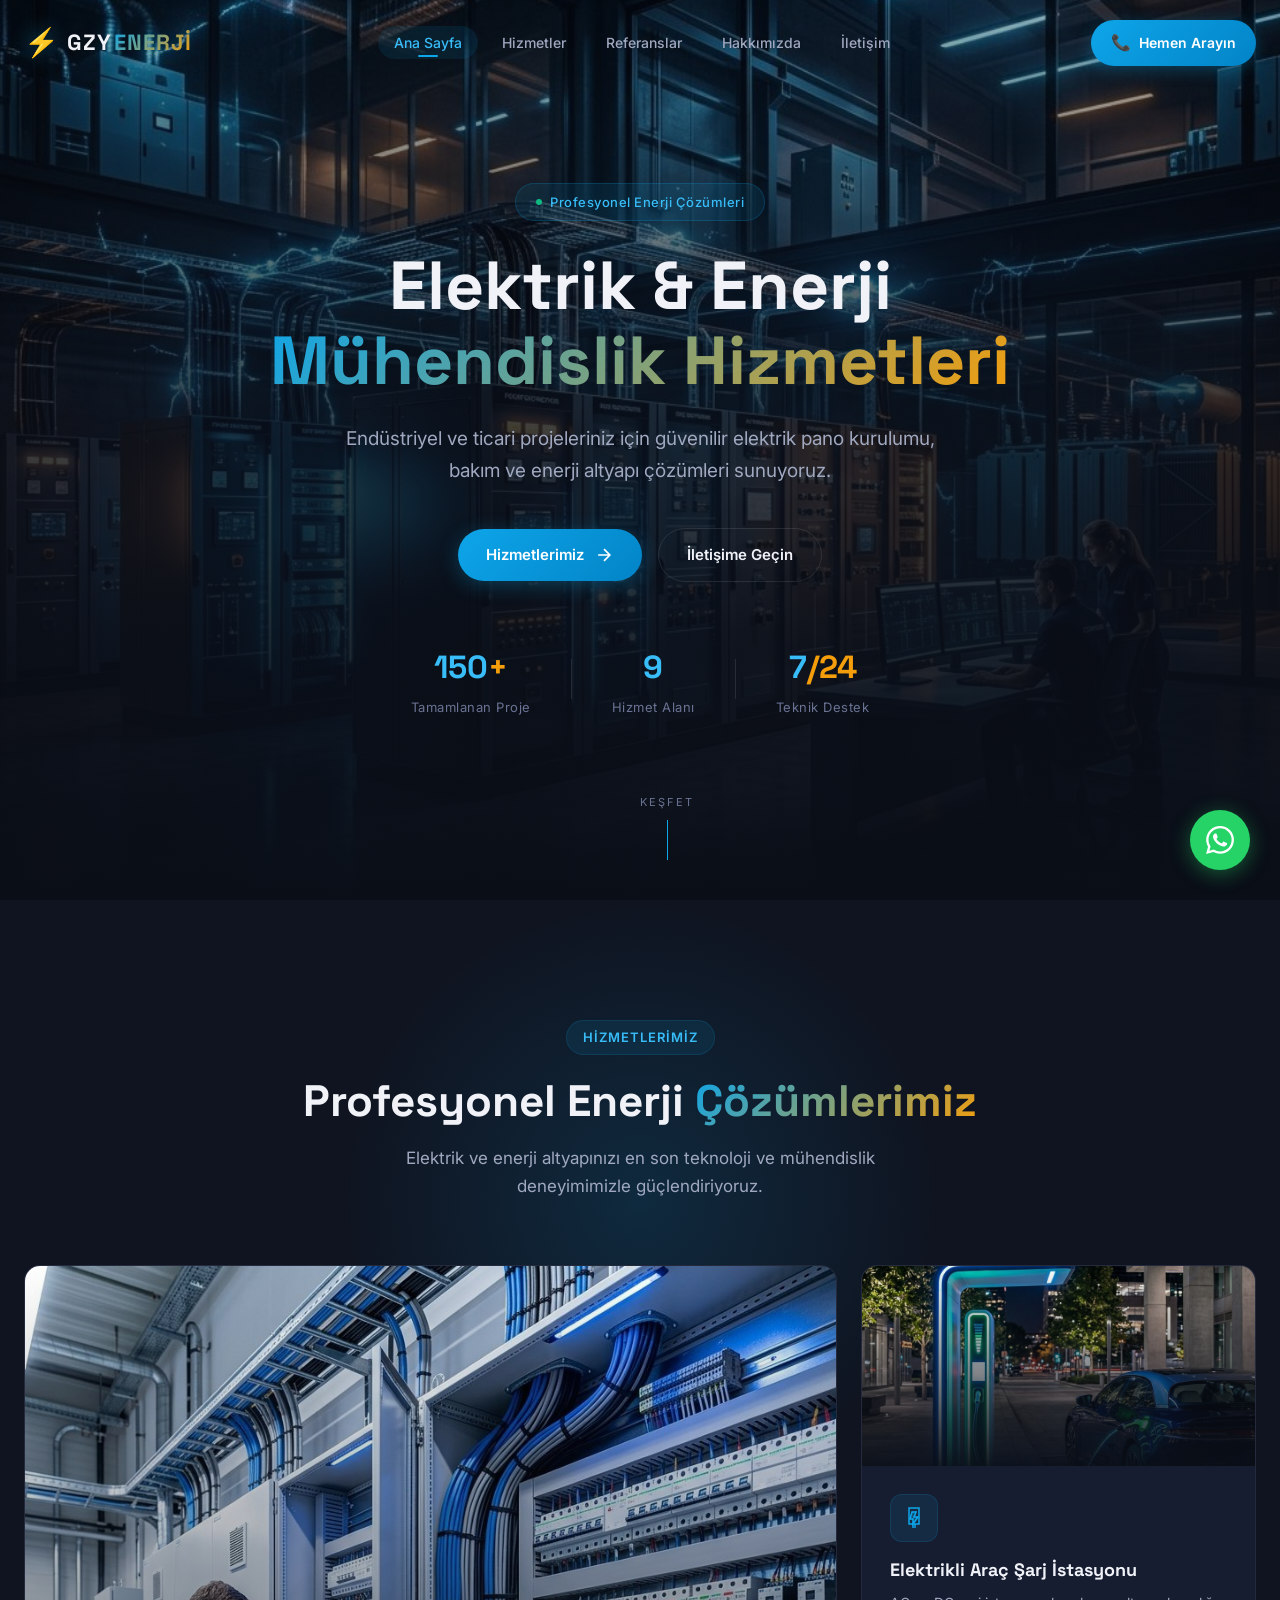
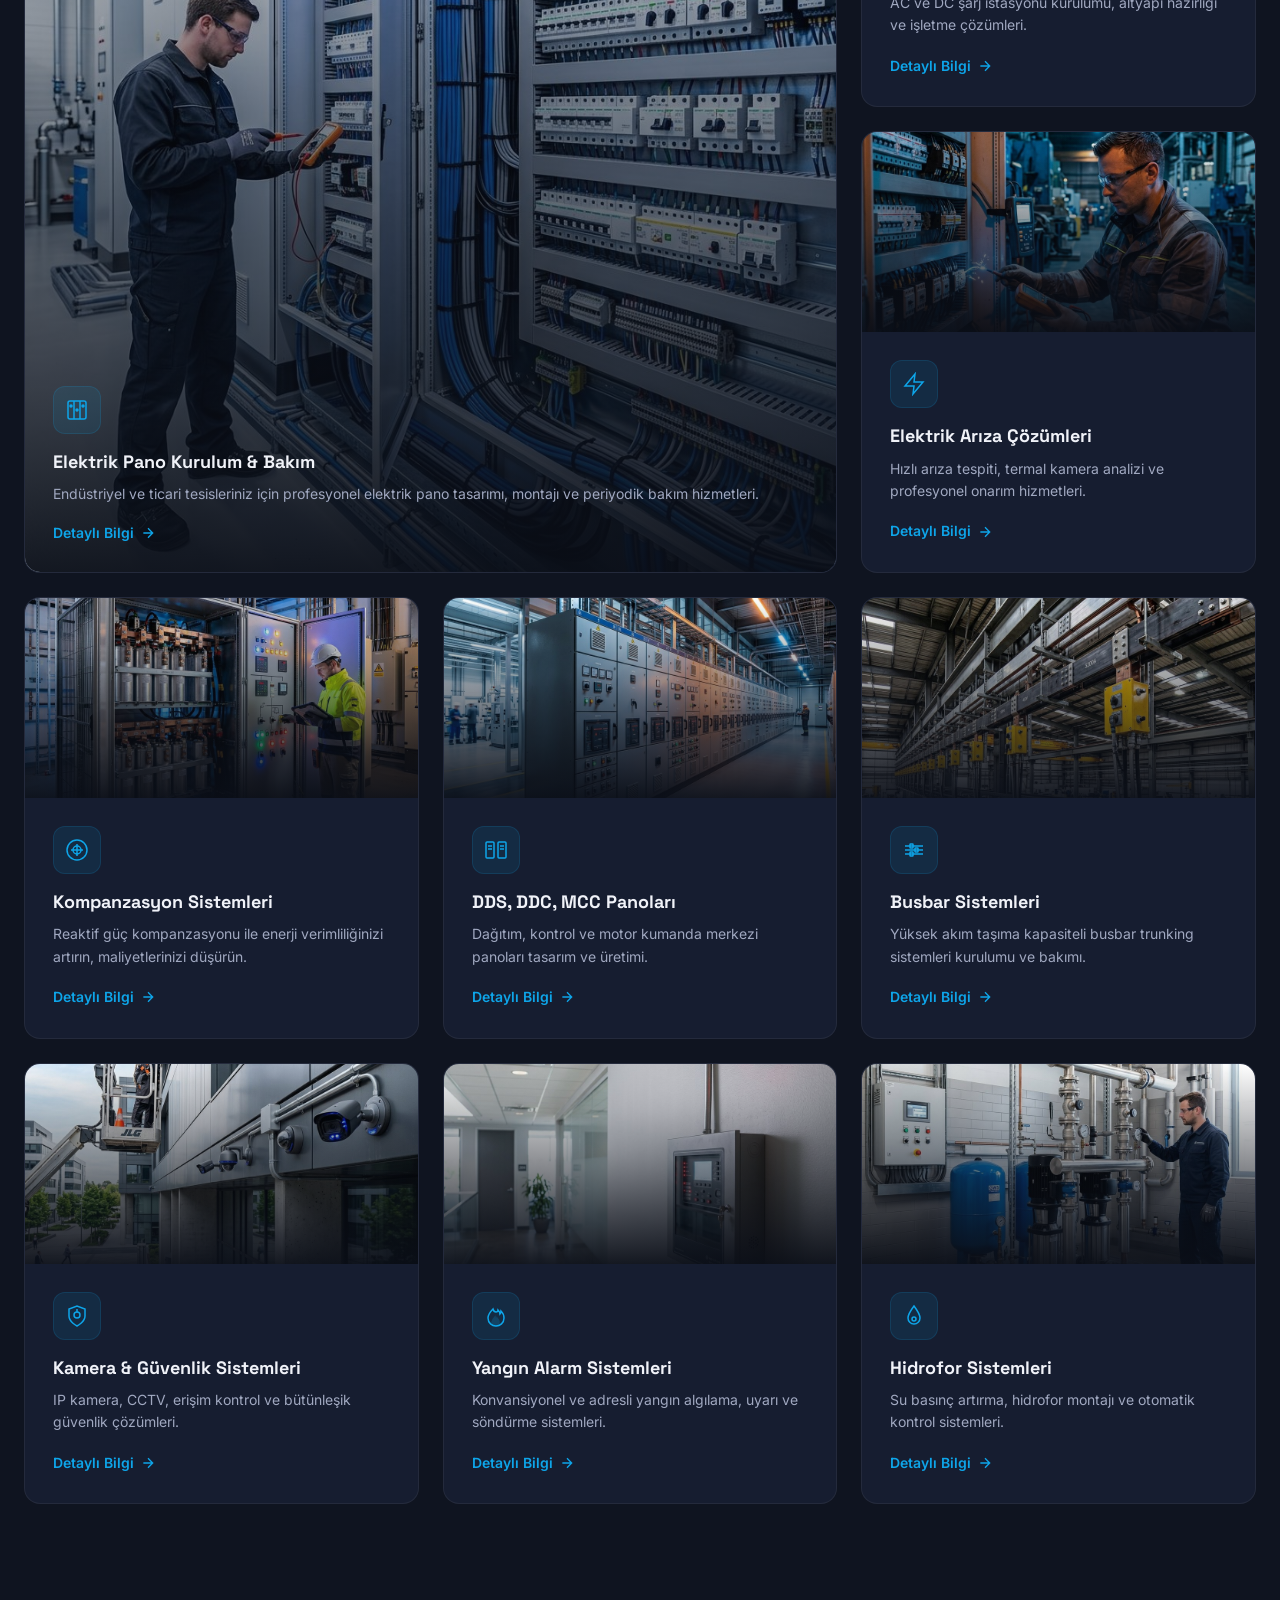
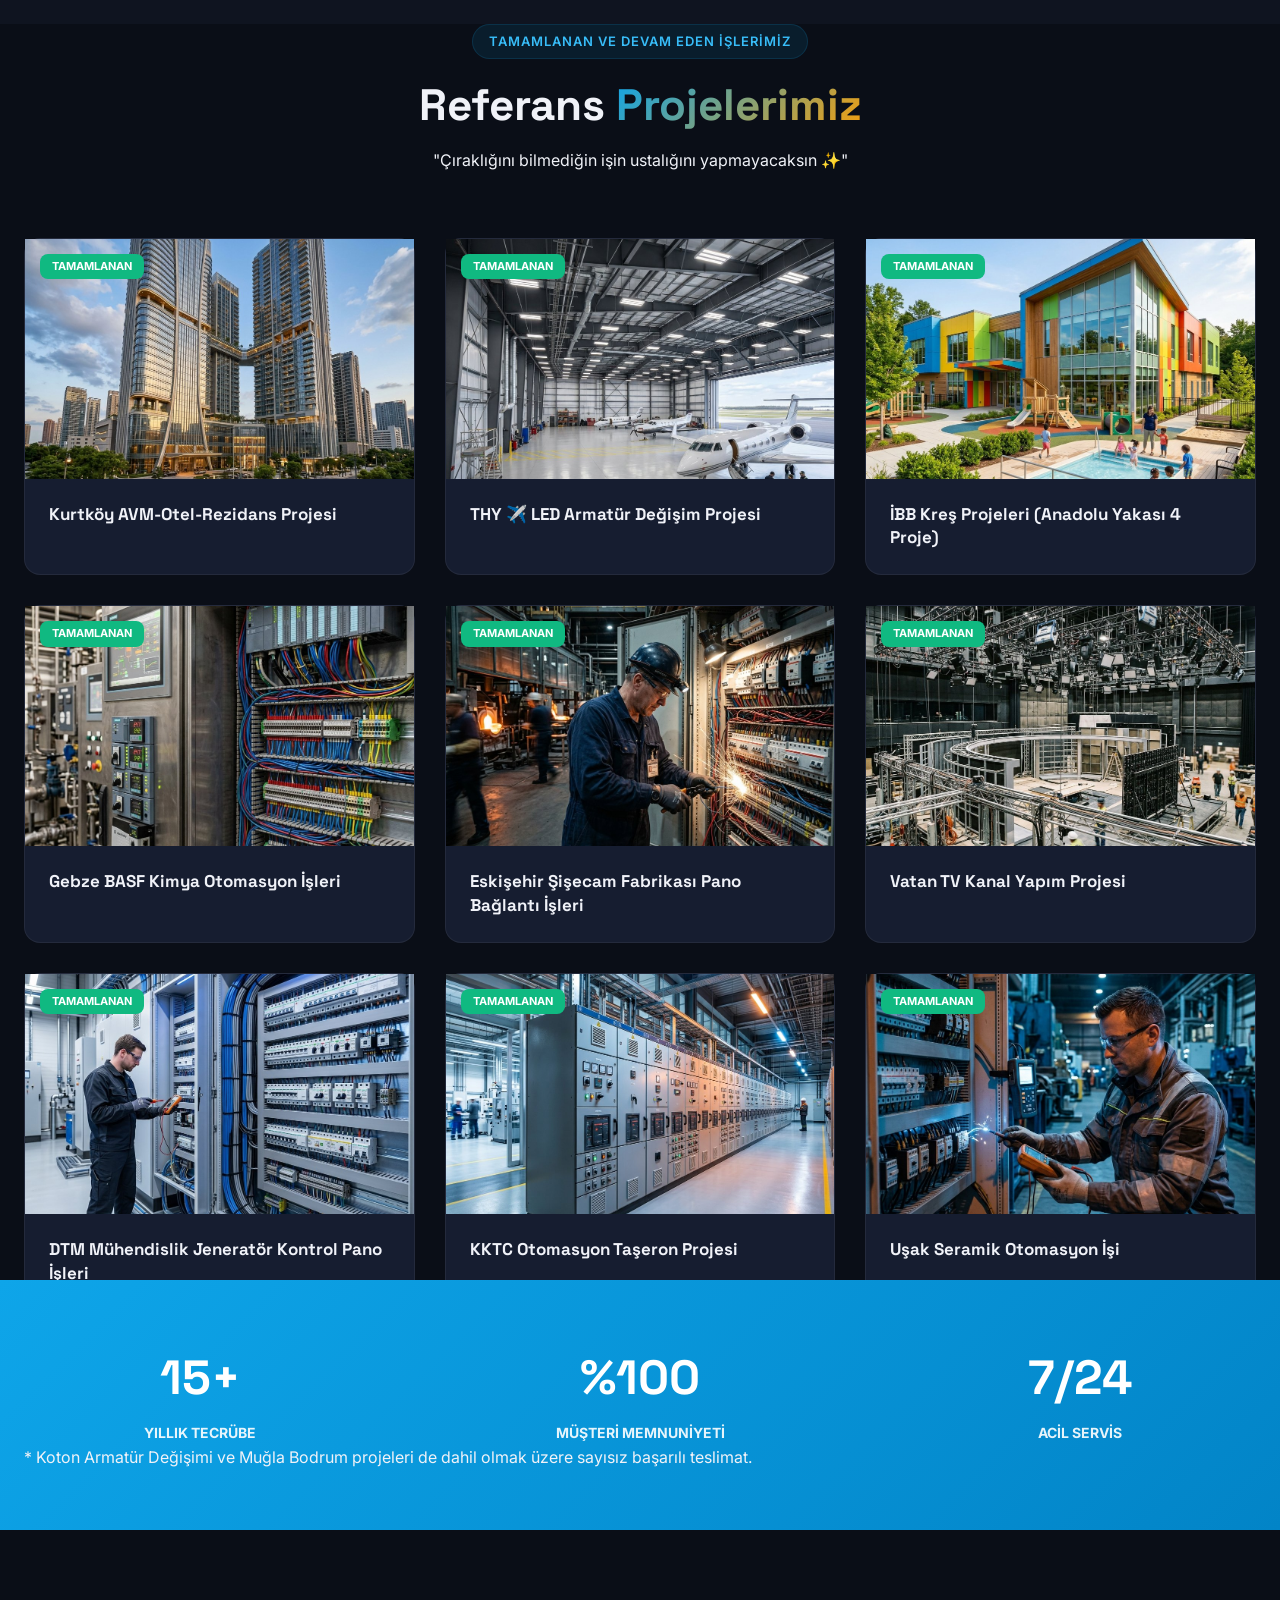
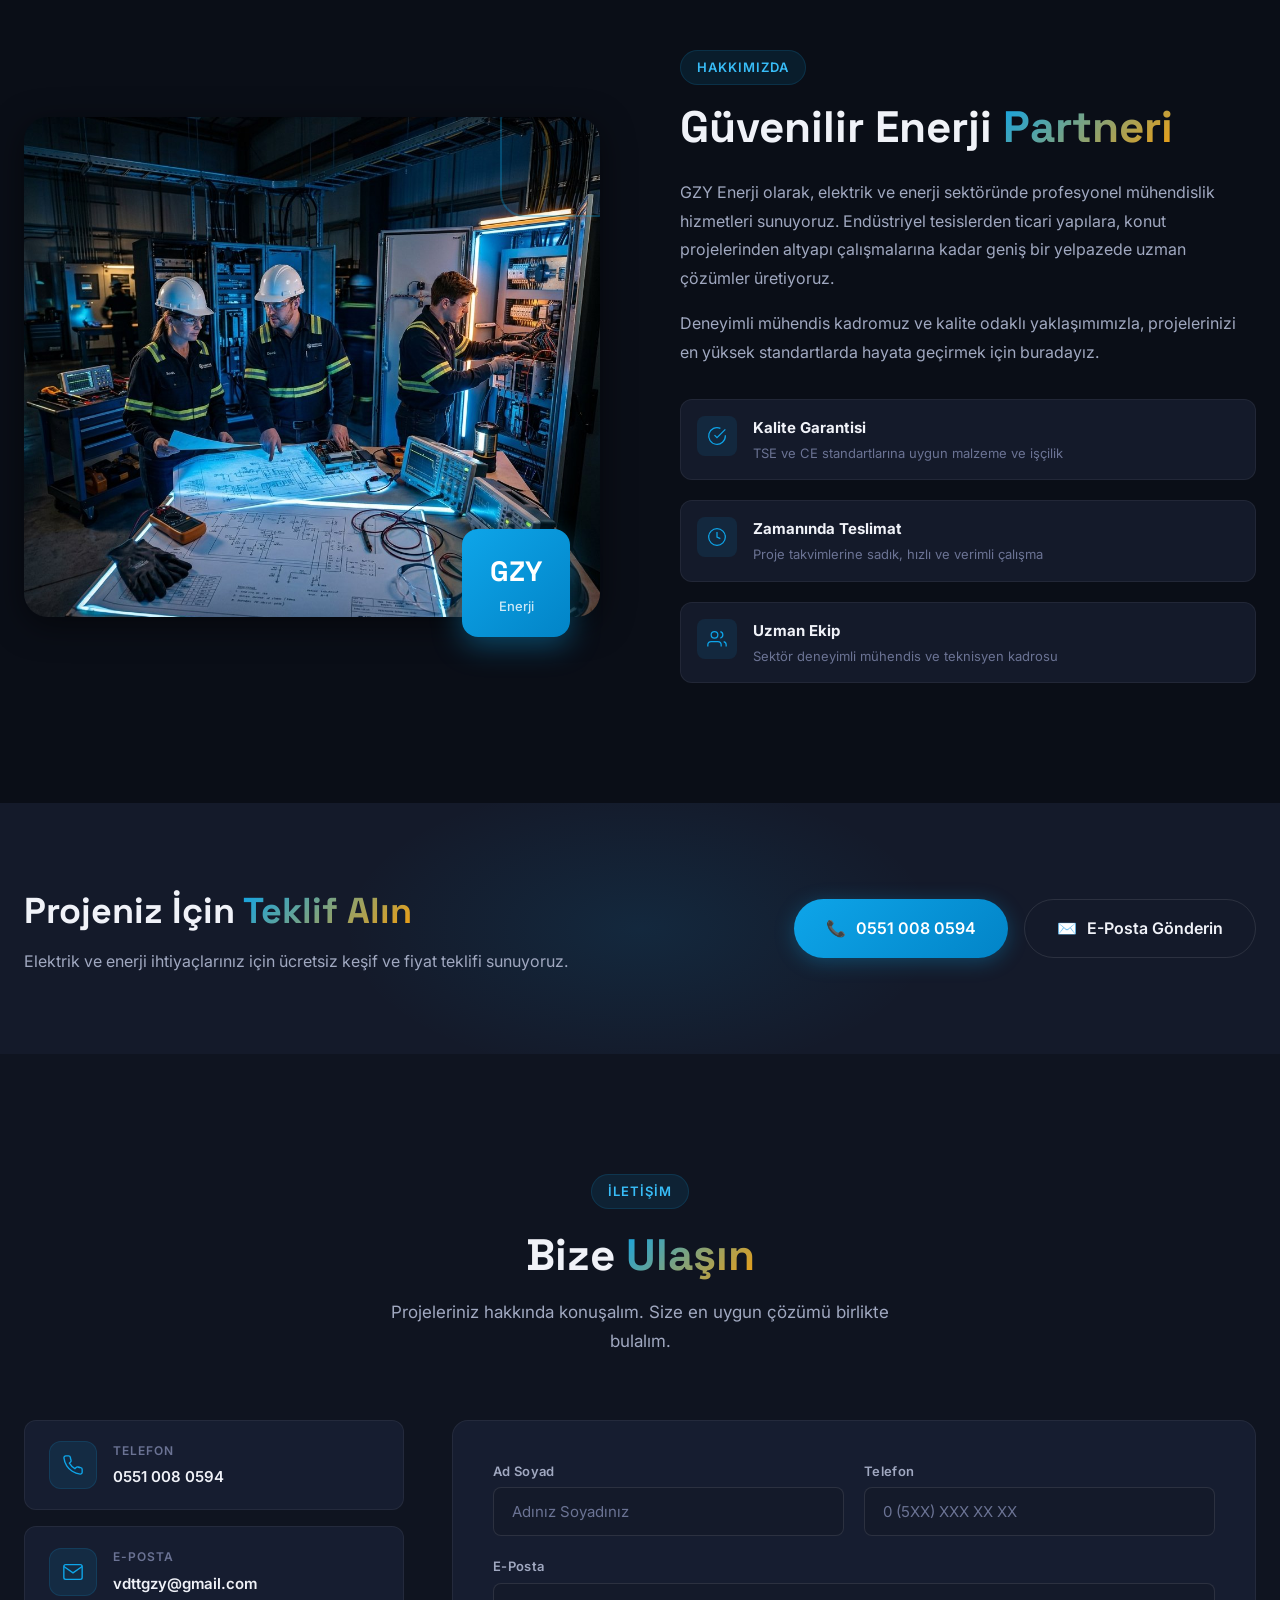
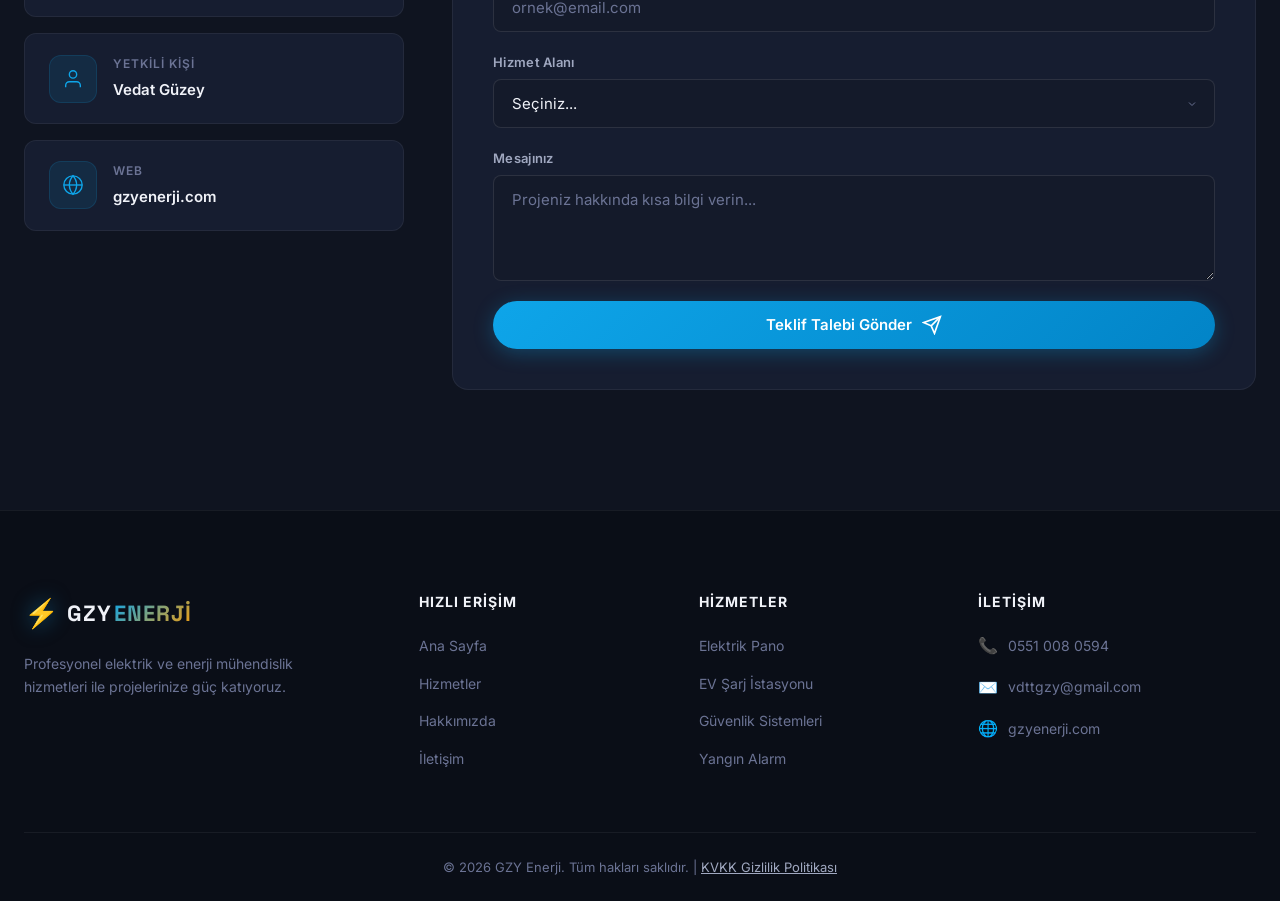
==== commit 2f9b845b: "docs: add project screenshots and update README aesthetics" ====
--- a/index.html
+++ b/index.html
@@ -768,7 +768,7 @@
                 </div>
             </div>
             <div class="footer-bottom">
-                <p>&copy; 2026 GZY Enerji. Tüm hakları saklıdır.</p>
+                <p>&copy; 2026 GZY Enerji. Tüm hakları saklıdır. | <a href="kvkk.html" style="text-decoration: underline; color: var(--text-secondary);">KVKK Gizlilik Politikası</a></p>
             </div>
         </div>
     </footer>
